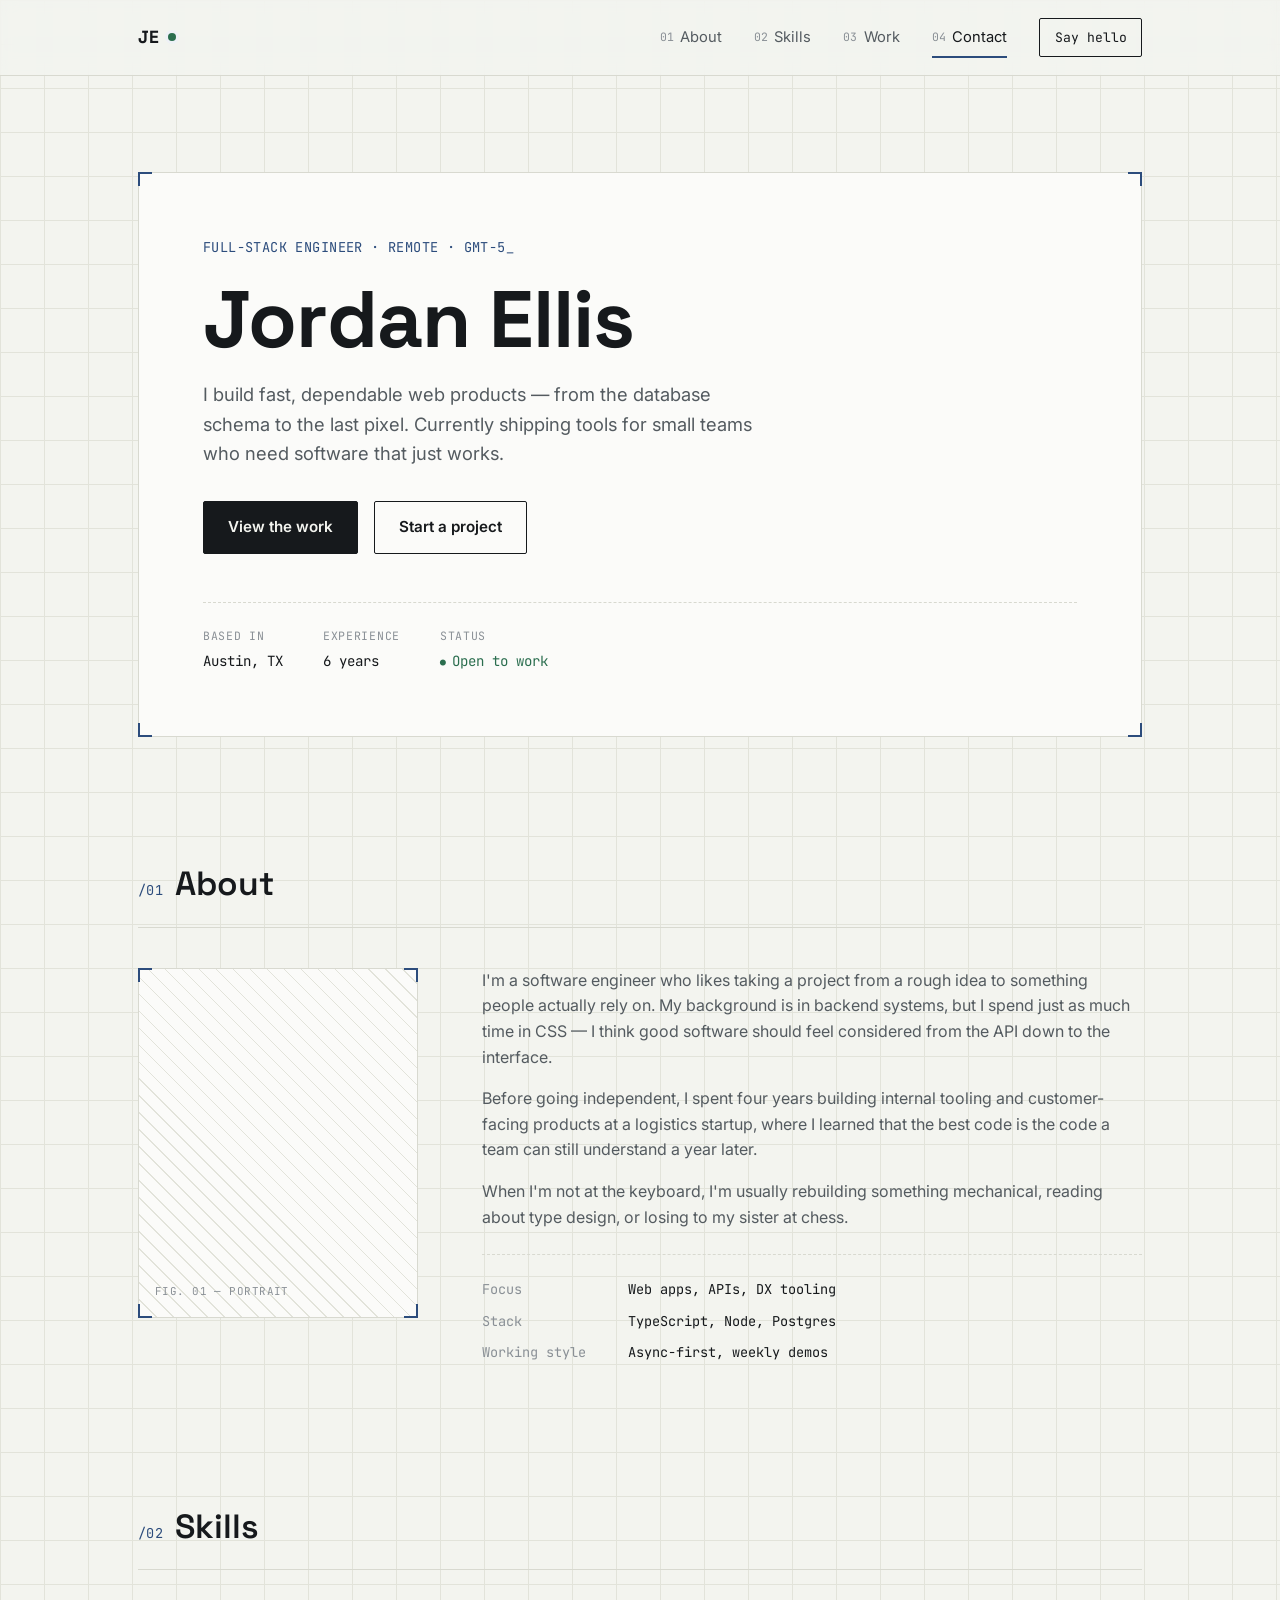
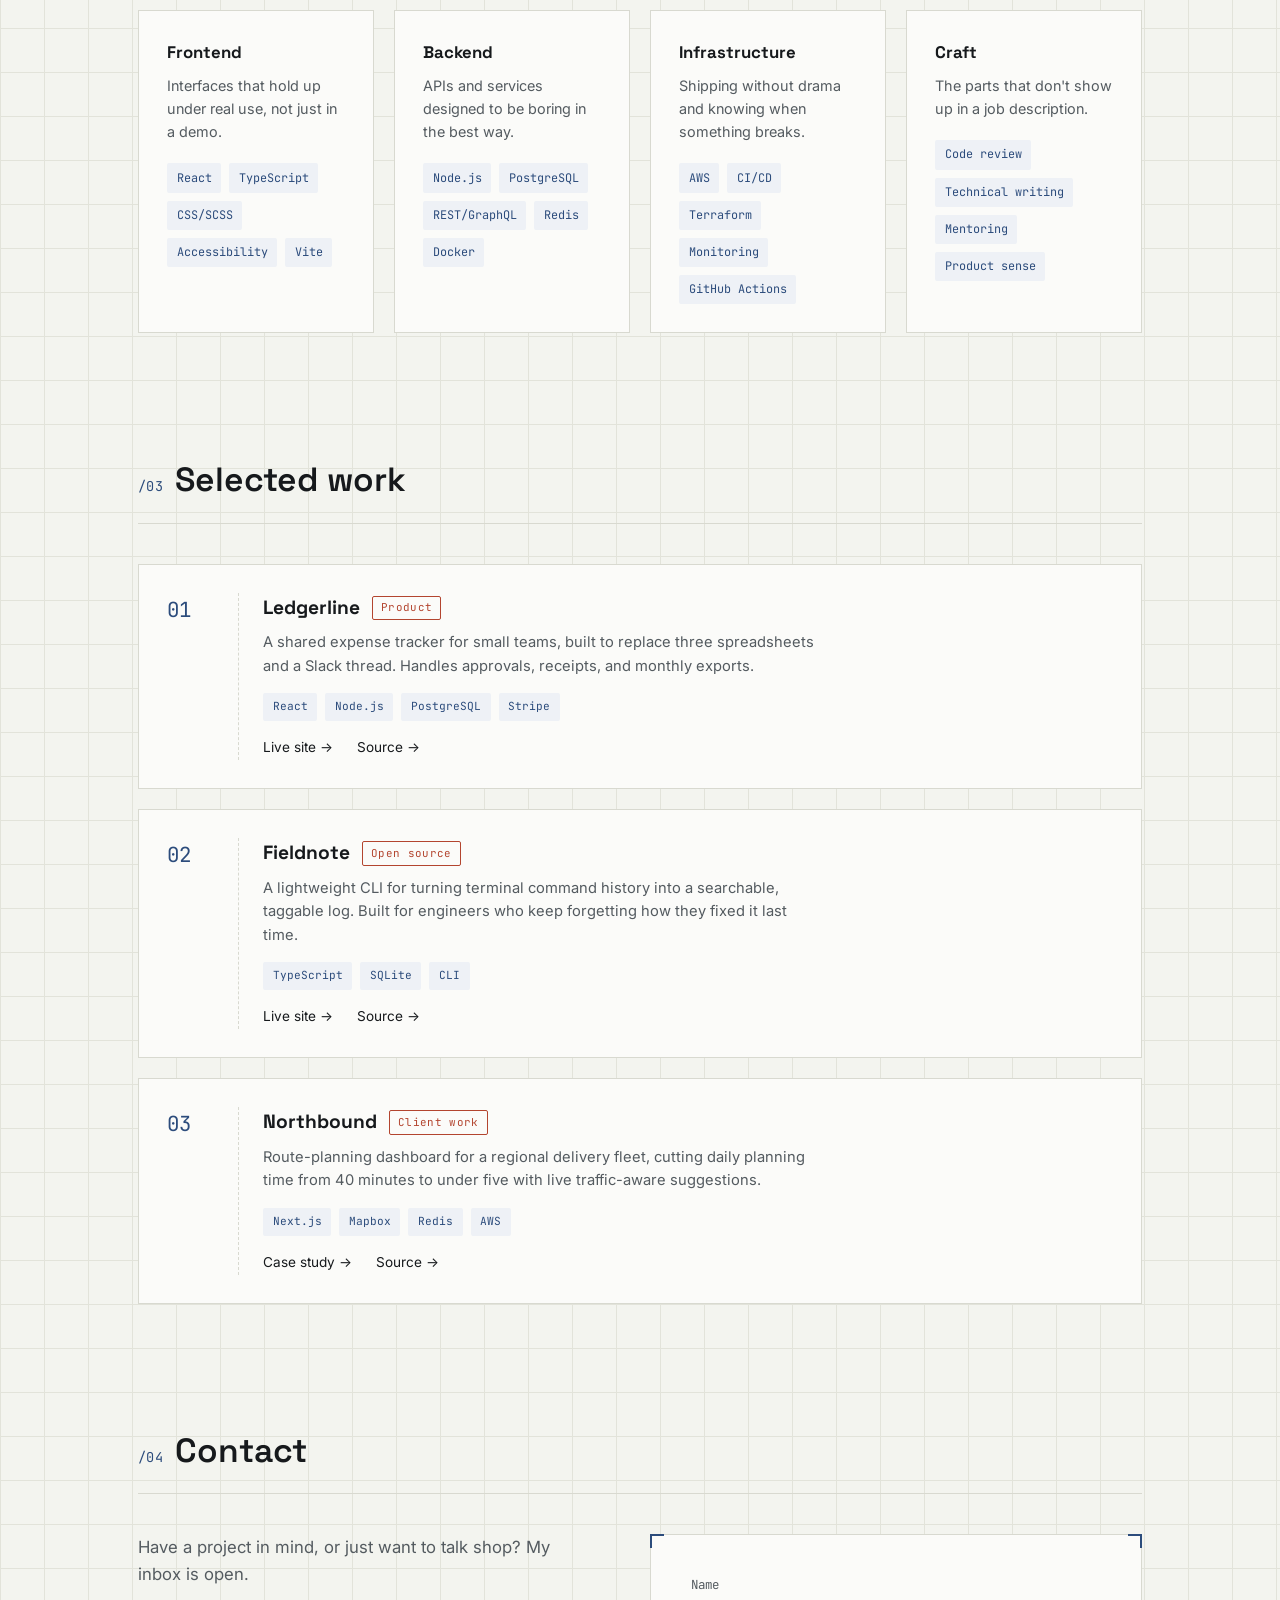
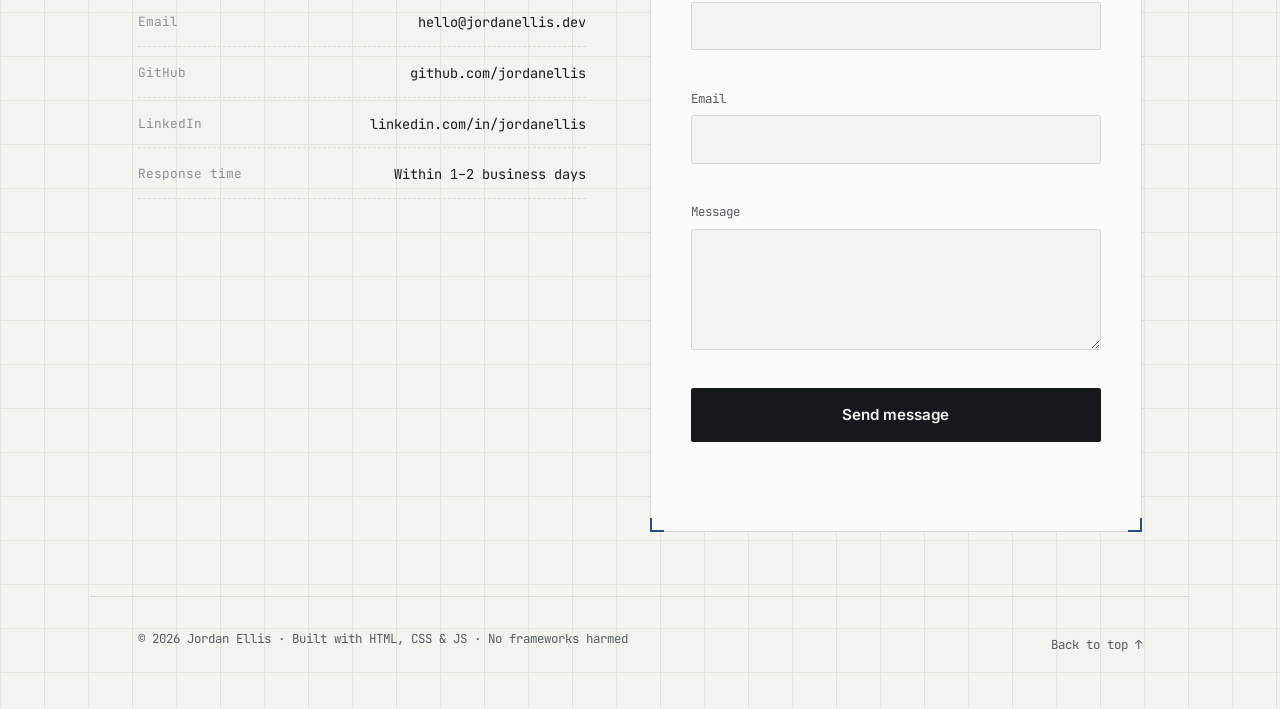
==== index.html @ 19f6ece4 "Add files via upload" ====
<!DOCTYPE html>
<html lang="en">
<head>
<meta charset="UTF-8">
<meta name="viewport" content="width=device-width, initial-scale=1.0">
<title>Jordan Ellis — Software Engineer</title>
<meta name="description" content="Portfolio of Jordan Ellis, a full-stack software engineer building reliable, well-crafted products.">

<link rel="preconnect" href="https://fonts.googleapis.com">
<link rel="preconnect" href="https://fonts.gstatic.com" crossorigin>
<link href="https://fonts.googleapis.com/css2?family=Space+Grotesk:wght@500;600;700&family=Inter:wght@400;500;600&family=JetBrains+Mono:wght@400;500&display=swap" rel="stylesheet">

<link rel="stylesheet" href="style.css">
</head>
<body>

<!-- ============ NAV ============ -->
<header class="site-header" id="top">
  <div class="nav-inner">
    <a href="#top" class="logo" aria-label="Back to top">
      <span class="logo-mark">JE</span>
      <span class="logo-status" id="statusDot" aria-hidden="true"></span>
    </a>

    <nav class="nav-links" id="navLinks">
      <a href="#about" class="nav-link"><span class="nav-index">01</span>About</a>
      <a href="#skills" class="nav-link"><span class="nav-index">02</span>Skills</a>
      <a href="#projects" class="nav-link"><span class="nav-index">03</span>Work</a>
      <a href="#contact" class="nav-link"><span class="nav-index">04</span>Contact</a>
      <a href="#contact" class="nav-cta">Say hello</a>
    </nav>

    <button class="hamburger" id="hamburger" aria-label="Toggle navigation menu" aria-expanded="false" aria-controls="navLinks">
      <span></span><span></span><span></span>
    </button>
  </div>
</header>

<!-- ============ HERO ============ -->
<section class="hero" id="hero">
  <div class="hero-card reveal">
    <span class="corner tl" aria-hidden="true"></span>
    <span class="corner tr" aria-hidden="true"></span>
    <span class="corner bl" aria-hidden="true"></span>
    <span class="corner br" aria-hidden="true"></span>

    <p class="eyebrow mono">FULL&#8209;STACK ENGINEER &middot; REMOTE &middot; GMT&minus;5<span class="cursor" aria-hidden="true">&#95;</span></p>
    <h1 class="hero-title">Jordan Ellis</h1>
    <p class="hero-lede">I build fast, dependable web products &mdash; from the database schema to the last pixel. Currently shipping tools for small teams who need software that just works.</p>

    <div class="hero-actions">
      <a href="#projects" class="btn btn-primary">View the work</a>
      <a href="#contact" class="btn btn-ghost">Start a project</a>
    </div>

    <dl class="hero-meta mono">
      <div><dt>Based in</dt><dd>Austin, TX</dd></div>
      <div><dt>Experience</dt><dd>6 years</dd></div>
      <div><dt>Status</dt><dd class="status-open">Open to work</dd></div>
    </dl>
  </div>
</section>

<main>

  <!-- ============ ABOUT ============ -->
  <section class="section" id="about">
    <div class="section-head reveal">
      <span class="section-index mono">/01</span>
      <h2>About</h2>
    </div>

    <div class="about-grid">
      <div class="about-frame reveal" role="img" aria-label="Portrait placeholder">
        <span class="corner tl" aria-hidden="true"></span>
        <span class="corner tr" aria-hidden="true"></span>
        <span class="corner bl" aria-hidden="true"></span>
        <span class="corner br" aria-hidden="true"></span>
        <span class="about-frame-label mono">FIG. 01 — PORTRAIT</span>
      </div>

      <div class="about-copy reveal">
        <p>I'm a software engineer who likes taking a project from a rough idea to something people actually rely on. My background is in backend systems, but I spend just as much time in CSS &mdash; I think good software should feel considered from the API down to the interface.</p>
        <p>Before going independent, I spent four years building internal tooling and customer-facing products at a logistics startup, where I learned that the best code is the code a team can still understand a year later.</p>
        <p>When I'm not at the keyboard, I'm usually rebuilding something mechanical, reading about type design, or losing to my sister at chess.</p>

        <dl class="fact-strip mono">
          <div><dt>Focus</dt><dd>Web apps, APIs, DX tooling</dd></div>
          <div><dt>Stack</dt><dd>TypeScript, Node, Postgres</dd></div>
          <div><dt>Working style</dt><dd>Async&#8209;first, weekly demos</dd></div>
        </dl>
      </div>
    </div>
  </section>

  <!-- ============ SKILLS ============ -->
  <section class="section" id="skills">
    <div class="section-head reveal">
      <span class="section-index mono">/02</span>
      <h2>Skills</h2>
    </div>

    <div class="skills-grid">
      <div class="skill-card reveal">
        <h3>Frontend</h3>
        <p>Interfaces that hold up under real use, not just in a demo.</p>
        <ul class="tag-list mono">
          <li>React</li><li>TypeScript</li><li>CSS/SCSS</li><li>Accessibility</li><li>Vite</li>
        </ul>
      </div>

      <div class="skill-card reveal">
        <h3>Backend</h3>
        <p>APIs and services designed to be boring in the best way.</p>
        <ul class="tag-list mono">
          <li>Node.js</li><li>PostgreSQL</li><li>REST/GraphQL</li><li>Redis</li><li>Docker</li>
        </ul>
      </div>

      <div class="skill-card reveal">
        <h3>Infrastructure</h3>
        <p>Shipping without drama and knowing when something breaks.</p>
        <ul class="tag-list mono">
          <li>AWS</li><li>CI/CD</li><li>Terraform</li><li>Monitoring</li><li>GitHub Actions</li>
        </ul>
      </div>

      <div class="skill-card reveal">
        <h3>Craft</h3>
        <p>The parts that don't show up in a job description.</p>
        <ul class="tag-list mono">
          <li>Code review</li><li>Technical writing</li><li>Mentoring</li><li>Product sense</li>
        </ul>
      </div>
    </div>
  </section>

  <!-- ============ PROJECTS ============ -->
  <section class="section" id="projects">
    <div class="section-head reveal">
      <span class="section-index mono">/03</span>
      <h2>Selected work</h2>
    </div>

    <div class="project-list">

      <article class="project-card reveal">
        <div class="project-index mono">01</div>
        <div class="project-body">
          <div class="project-top">
            <h3>Ledgerline</h3>
            <span class="project-tag mono">Product</span>
          </div>
          <p>A shared expense tracker for small teams, built to replace three spreadsheets and a Slack thread. Handles approvals, receipts, and monthly exports.</p>
          <ul class="tag-list mono small">
            <li>React</li><li>Node.js</li><li>PostgreSQL</li><li>Stripe</li>
          </ul>
          <div class="project-links">
            <a href="#" class="link-arrow">Live site &#8594;</a>
            <a href="#" class="link-arrow">Source &#8594;</a>
          </div>
        </div>
      </article>

      <article class="project-card reveal">
        <div class="project-index mono">02</div>
        <div class="project-body">
          <div class="project-top">
            <h3>Fieldnote</h3>
            <span class="project-tag mono">Open source</span>
          </div>
          <p>A lightweight CLI for turning terminal command history into a searchable, taggable log. Built for engineers who keep forgetting how they fixed it last time.</p>
          <ul class="tag-list mono small">
            <li>TypeScript</li><li>SQLite</li><li>CLI</li>
          </ul>
          <div class="project-links">
            <a href="#" class="link-arrow">Live site &#8594;</a>
            <a href="#" class="link-arrow">Source &#8594;</a>
          </div>
        </div>
      </article>

      <article class="project-card reveal">
        <div class="project-index mono">03</div>
        <div class="project-body">
          <div class="project-top">
            <h3>Northbound</h3>
            <span class="project-tag mono">Client work</span>
          </div>
          <p>Route-planning dashboard for a regional delivery fleet, cutting daily planning time from 40 minutes to under five with live traffic-aware suggestions.</p>
          <ul class="tag-list mono small">
            <li>Next.js</li><li>Mapbox</li><li>Redis</li><li>AWS</li>
          </ul>
          <div class="project-links">
            <a href="#" class="link-arrow">Case study &#8594;</a>
            <a href="#" class="link-arrow">Source &#8594;</a>
          </div>
        </div>
      </article>

    </div>
  </section>

  <!-- ============ CONTACT ============ -->
  <section class="section" id="contact">
    <div class="section-head reveal">
      <span class="section-index mono">/04</span>
      <h2>Contact</h2>
    </div>

    <div class="contact-grid">
      <div class="contact-info reveal">
        <p class="contact-lede">Have a project in mind, or just want to talk shop? My inbox is open.</p>
        <dl class="channel-list mono">
          <div><dt>Email</dt><dd><a href="mailto:hello@jordanellis.dev">hello@jordanellis.dev</a></dd></div>
          <div><dt>GitHub</dt><dd><a href="https://github.com/" target="_blank" rel="noopener">github.com/jordanellis</a></dd></div>
          <div><dt>LinkedIn</dt><dd><a href="https://linkedin.com/" target="_blank" rel="noopener">linkedin.com/in/jordanellis</a></dd></div>
          <div><dt>Response time</dt><dd>Within 1&ndash;2 business days</dd></div>
        </dl>
      </div>

      <form class="contact-form reveal" id="contactForm" novalidate>
        <span class="corner tl" aria-hidden="true"></span>
        <span class="corner tr" aria-hidden="true"></span>
        <span class="corner bl" aria-hidden="true"></span>
        <span class="corner br" aria-hidden="true"></span>

        <div class="field">
          <label for="name">Name</label>
          <input type="text" id="name" name="name" autocomplete="name" required>
          <span class="field-error" id="nameError"></span>
        </div>

        <div class="field">
          <label for="email">Email</label>
          <input type="email" id="email" name="email" autocomplete="email" required>
          <span class="field-error" id="emailError"></span>
        </div>

        <div class="field">
          <label for="message">Message</label>
          <textarea id="message" name="message" rows="4" required></textarea>
          <span class="field-error" id="messageError"></span>
        </div>

        <button type="submit" class="btn btn-primary btn-block">Send message</button>
        <p class="form-status mono" id="formStatus" role="status" aria-live="polite"></p>
      </form>
    </div>
  </section>

</main>

<!-- ============ FOOTER ============ -->
<footer class="site-footer">
  <p class="mono">&copy; <span id="year"></span> Jordan Ellis &middot; Built with HTML, CSS &amp; JS &middot; No frameworks harmed</p>
  <a href="#top" class="back-to-top mono">Back to top &#8593;</a>
</footer>

<script src="script.js"></script>
</body>
</html>
---- style.css ----
/* ==========================================================================
   Jordan Ellis — Portfolio
   Design: technical drafting / spec-sheet notebook
   ========================================================================== */

:root {
  /* Color */
  --paper: #f3f4ef;
  --paper-line: #e2e3da;
  --ink: #16191c;
  --ink-soft: #545b60;
  --ink-faint: #8a9096;
  --accent: #2c4c7c;      /* blueprint blue */
  --accent-soft: #eef1f6;
  --accent-green: #2b6e4f; /* status / verified */
  --accent-red: #b3452f;   /* tags, alerts, sparing use */
  --card: #fbfbf9;
  --border: #d8d9d0;

  /* Type */
  --font-display: 'Space Grotesk', ui-sans-serif, system-ui, sans-serif;
  --font-body: 'Inter', ui-sans-serif, system-ui, sans-serif;
  --font-mono: 'JetBrains Mono', ui-monospace, 'SFMono-Regular', monospace;

  /* Layout */
  --max-w: 1100px;
  --gutter: clamp(1.25rem, 4vw, 3rem);
  --radius: 2px;

  --nav-h: 76px;
}

/* ---------- Reset ---------- */
*, *::before, *::after { box-sizing: border-box; }
html { scroll-behavior: smooth; }

body {
  margin: 0;
  background: var(--paper);
  background-image:
    linear-gradient(var(--paper-line) 1px, transparent 1px),
    linear-gradient(90deg, var(--paper-line) 1px, transparent 1px);
  background-size: 44px 44px;
  color: var(--ink);
  font-family: var(--font-body);
  font-size: 16px;
  line-height: 1.6;
  -webkit-font-smoothing: antialiased;
}

h1, h2, h3 { font-family: var(--font-display); margin: 0; color: var(--ink); }
p { margin: 0 0 1em; color: var(--ink-soft); }
a { color: inherit; text-decoration: none; }
ul { list-style: none; margin: 0; padding: 0; }
button { font: inherit; cursor: pointer; }

.mono { font-family: var(--font-mono); }

img, svg { max-width: 100%; display: block; }

:focus-visible {
  outline: 2px solid var(--accent);
  outline-offset: 3px;
}

main, section { display: block; }

/* ---------- Layout helpers ---------- */
.section {
  max-width: var(--max-w);
  margin: 0 auto;
  padding: 5.5rem var(--gutter) 2rem;
}

.section-head {
  display: flex;
  align-items: baseline;
  gap: 0.75rem;
  margin-bottom: 2.5rem;
  border-bottom: 1px solid var(--border);
  padding-bottom: 1rem;
}
.section-index { color: var(--accent); font-size: 0.85rem; letter-spacing: 0.02em; }
.section-head h2 { font-size: clamp(1.6rem, 3vw, 2.1rem); font-weight: 600; }

/* ---------- Corner-bracket signature element ---------- */
.corner {
  position: absolute;
  width: 14px;
  height: 14px;
  pointer-events: none;
}
.corner::before, .corner::after { content: ""; position: absolute; background: var(--accent); }
.corner::before { width: 100%; height: 2px; }
.corner::after  { width: 2px; height: 100%; }
.corner.tl { top: -1px; left: -1px; }
.corner.tr { top: -1px; right: -1px; }
.corner.bl { bottom: -1px; left: -1px; }
.corner.br { bottom: -1px; right: -1px; }
.corner.tl::before, .corner.tl::after { top: 0; left: 0; }
.corner.tr::before { top: 0; right: 0; }
.corner.tr::after  { top: 0; right: 0; }
.corner.bl::before { bottom: 0; left: 0; }
.corner.bl::after  { bottom: 0; left: 0; }
.corner.br::before { bottom: 0; right: 0; }
.corner.br::after  { bottom: 0; right: 0; }

/* ==========================================================================
   Header / Nav
   ========================================================================== */
.site-header {
  position: sticky;
  top: 0;
  z-index: 100;
  height: var(--nav-h);
  display: flex;
  align-items: center;
  background: rgba(243, 244, 239, 0.85);
  backdrop-filter: blur(8px);
  border-bottom: 1px solid var(--border);
  transition: box-shadow 0.25s ease;
}
.site-header.scrolled { box-shadow: 0 4px 16px rgba(22, 25, 28, 0.06); }

.nav-inner {
  width: 100%;
  max-width: var(--max-w);
  margin: 0 auto;
  padding: 0 var(--gutter);
  display: flex;
  align-items: center;
  justify-content: space-between;
}

.logo {
  display: flex;
  align-items: center;
  gap: 0.5rem;
  font-family: var(--font-display);
  font-weight: 700;
  font-size: 1.1rem;
  letter-spacing: 0.02em;
}
.logo-status {
  width: 8px;
  height: 8px;
  border-radius: 50%;
  background: var(--accent-green);
  box-shadow: 0 0 0 3px var(--accent-soft);
}

.nav-links {
  display: flex;
  align-items: center;
  gap: 2rem;
}
.nav-link {
  display: flex;
  align-items: center;
  gap: 0.4rem;
  font-size: 0.92rem;
  color: var(--ink-soft);
  padding: 0.4rem 0;
  position: relative;
  transition: color 0.2s ease;
}
.nav-index { font-family: var(--font-mono); font-size: 0.72rem; color: var(--ink-faint); }
.nav-link::after {
  content: "";
  position: absolute;
  left: 0; bottom: -2px;
  width: 0; height: 2px;
  background: var(--accent);
  transition: width 0.25s ease;
}
.nav-link:hover, .nav-link.active { color: var(--ink); }
.nav-link:hover::after, .nav-link.active::after { width: 100%; }

.nav-cta {
  font-family: var(--font-mono);
  font-size: 0.82rem;
  border: 1px solid var(--ink);
  padding: 0.5rem 0.9rem;
  border-radius: var(--radius);
  transition: background 0.2s ease, color 0.2s ease;
}
.nav-cta:hover { background: var(--ink); color: var(--paper); }

.hamburger {
  display: none;
  flex-direction: column;
  justify-content: center;
  gap: 5px;
  width: 32px;
  height: 32px;
  background: none;
  border: none;
  padding: 0;
}
.hamburger span {
  display: block;
  width: 100%;
  height: 2px;
  background: var(--ink);
  transition: transform 0.28s ease, opacity 0.28s ease;
}
.hamburger.open span:nth-child(1) { transform: translateY(7px) rotate(45deg); }
.hamburger.open span:nth-child(2) { opacity: 0; }
.hamburger.open span:nth-child(3) { transform: translateY(-7px) rotate(-45deg); }

/* ==========================================================================
   Hero
   ========================================================================== */
.hero {
  max-width: var(--max-w);
  margin: 0 auto;
  padding: clamp(2.5rem, 8vw, 6rem) var(--gutter) 2rem;
}

.hero-card {
  position: relative;
  border: 1px solid var(--border);
  background: var(--card);
  padding: clamp(2rem, 6vw, 4rem);
}

.eyebrow {
  color: var(--accent);
  font-size: 0.85rem;
  letter-spacing: 0.03em;
  margin-bottom: 1.25rem;
}
.cursor { animation: blink 1.1s step-end infinite; }
@keyframes blink { 50% { opacity: 0; } }

.hero-title {
  font-size: clamp(2.6rem, 8vw, 5rem);
  font-weight: 700;
  line-height: 1.02;
  letter-spacing: -0.01em;
  margin-bottom: 1.25rem;
}

.hero-lede {
  max-width: 46ch;
  font-size: clamp(1rem, 1.6vw, 1.15rem);
  margin-bottom: 2rem;
}

.hero-actions { display: flex; gap: 1rem; flex-wrap: wrap; margin-bottom: 3rem; }

.btn {
  display: inline-flex;
  align-items: center;
  gap: 0.5rem;
  padding: 0.85rem 1.5rem;
  font-weight: 600;
  font-size: 0.95rem;
  border-radius: var(--radius);
  border: 1px solid var(--ink);
  transition: transform 0.2s ease, background 0.2s ease, color 0.2s ease, box-shadow 0.2s ease;
}
.btn-primary { background: var(--ink); color: var(--paper); }
.btn-primary:hover { background: var(--accent); border-color: var(--accent); transform: translateY(-2px); box-shadow: 0 6px 18px rgba(44,76,124,0.25); }
.btn-ghost { background: transparent; color: var(--ink); }
.btn-ghost:hover { background: var(--ink); color: var(--paper); transform: translateY(-2px); }
.btn-block { width: 100%; justify-content: center; border-radius: var(--radius); }

.hero-meta {
  display: flex;
  flex-wrap: wrap;
  gap: 2.5rem;
  border-top: 1px dashed var(--border);
  padding-top: 1.5rem;
  margin: 0;
}
.hero-meta div { display: flex; flex-direction: column; gap: 0.25rem; }
.hero-meta dt { font-size: 0.72rem; color: var(--ink-faint); text-transform: uppercase; letter-spacing: 0.06em; }
.hero-meta dd { margin: 0; font-size: 0.88rem; font-family: var(--font-mono); }
.status-open { color: var(--accent-green); }
.status-open::before { content: "● "; font-size: 0.6rem; }

/* ==========================================================================
   About
   ========================================================================== */
.about-grid {
  display: grid;
  grid-template-columns: 280px 1fr;
  gap: clamp(2rem, 5vw, 4rem);
  align-items: start;
}

.about-frame {
  position: relative;
  aspect-ratio: 4 / 5;
  border: 1px solid var(--border);
  background:
    repeating-linear-gradient(45deg, var(--paper-line) 0 1px, transparent 1px 12px),
    var(--card);
  display: flex;
  align-items: flex-end;
  padding: 1rem;
}
.about-frame-label {
  font-size: 0.68rem;
  color: var(--ink-faint);
  letter-spacing: 0.04em;
}

.fact-strip {
  display: flex;
  flex-direction: column;
  gap: 0.6rem;
  margin-top: 1.5rem;
  padding-top: 1.5rem;
  border-top: 1px dashed var(--border);
}
.fact-strip div { display: flex; gap: 1rem; font-size: 0.85rem; }
.fact-strip dt { color: var(--ink-faint); min-width: 130px; }
.fact-strip dd { margin: 0; color: var(--ink); }

/* ==========================================================================
   Skills
   ========================================================================== */
.skills-grid {
  display: grid;
  grid-template-columns: repeat(auto-fit, minmax(220px, 1fr));
  gap: 1.25rem;
}

.skill-card {
  background: var(--card);
  border: 1px solid var(--border);
  padding: 1.75rem;
  transition: transform 0.25s ease, box-shadow 0.25s ease, border-color 0.25s ease;
}
.skill-card:hover {
  transform: translateY(-4px);
  border-color: var(--accent);
  box-shadow: 0 10px 24px rgba(22,25,28,0.06);
}
.skill-card h3 { font-size: 1.05rem; margin-bottom: 0.5rem; }
.skill-card p { font-size: 0.9rem; margin-bottom: 1.25rem; }

.tag-list { display: flex; flex-wrap: wrap; gap: 0.5rem; }
.tag-list li {
  font-size: 0.74rem;
  padding: 0.32rem 0.6rem;
  background: var(--accent-soft);
  color: var(--accent);
  border-radius: var(--radius);
}
.tag-list.small li { font-size: 0.7rem; }

/* ==========================================================================
   Projects
   ========================================================================== */
.project-list { display: flex; flex-direction: column; gap: 1.25rem; }

.project-card {
  display: grid;
  grid-template-columns: 72px 1fr;
  gap: 1.5rem;
  border: 1px solid var(--border);
  background: var(--card);
  padding: 1.75rem;
  transition: transform 0.25s ease, box-shadow 0.25s ease, border-color 0.25s ease;
}
.project-card:hover {
  transform: translateX(6px);
  border-color: var(--accent);
  box-shadow: 0 10px 24px rgba(22,25,28,0.06);
}
.project-index {
  color: var(--accent);
  font-size: 1.3rem;
  border-right: 1px dashed var(--border);
}
.project-top { display: flex; align-items: center; gap: 0.75rem; flex-wrap: wrap; margin-bottom: 0.5rem; }
.project-top h3 { font-size: 1.2rem; }
.project-tag {
  font-size: 0.68rem;
  color: var(--accent-red);
  border: 1px solid currentColor;
  padding: 0.15rem 0.5rem;
  border-radius: var(--radius);
  letter-spacing: 0.03em;
}
.project-card p { font-size: 0.92rem; max-width: 62ch; }
.project-links { display: flex; gap: 1.5rem; margin-top: 1rem; }
.link-arrow { font-size: 0.85rem; color: var(--ink); border-bottom: 1px solid transparent; transition: border-color 0.2s ease, color 0.2s ease; }
.link-arrow:hover { color: var(--accent); border-color: var(--accent); }

/* ==========================================================================
   Contact
   ========================================================================== */
.contact-grid {
  display: grid;
  grid-template-columns: 1fr 1.1fr;
  gap: clamp(2rem, 5vw, 4rem);
  align-items: start;
}

.contact-lede { font-size: 1.05rem; max-width: 40ch; }

.channel-list { display: flex; flex-direction: column; gap: 1rem; margin-top: 1.5rem; }
.channel-list div { display: flex; justify-content: space-between; gap: 1rem; border-bottom: 1px dashed var(--border); padding-bottom: 0.75rem; }
.channel-list dt { color: var(--ink-faint); font-size: 0.8rem; }
.channel-list dd { margin: 0; font-size: 0.85rem; }
.channel-list a:hover { color: var(--accent); }

.contact-form {
  position: relative;
  border: 1px solid var(--border);
  background: var(--card);
  padding: clamp(1.5rem, 4vw, 2.5rem);
  display: flex;
  flex-direction: column;
  gap: 1.25rem;
}

.field { display: flex; flex-direction: column; gap: 0.4rem; }
.field label { font-size: 0.78rem; font-family: var(--font-mono); color: var(--ink-soft); }
.field input, .field textarea {
  font: inherit;
  font-size: 0.95rem;
  padding: 0.7rem 0.85rem;
  border: 1px solid var(--border);
  background: var(--paper);
  color: var(--ink);
  border-radius: var(--radius);
  resize: vertical;
  transition: border-color 0.2s ease, box-shadow 0.2s ease;
}
.field input:focus, .field textarea:focus {
  border-color: var(--accent);
  box-shadow: 0 0 0 3px var(--accent-soft);
  outline: none;
}
.field.invalid input, .field.invalid textarea { border-color: var(--accent-red); }
.field-error { font-size: 0.75rem; color: var(--accent-red); min-height: 1em; }

.form-status { font-size: 0.82rem; text-align: center; min-height: 1.2em; color: var(--accent-green); }

/* ==========================================================================
   Footer
   ========================================================================== */
.site-footer {
  max-width: var(--max-w);
  margin: 2rem auto 0;
  padding: 2rem var(--gutter) 3rem;
  display: flex;
  justify-content: space-between;
  align-items: center;
  flex-wrap: wrap;
  gap: 1rem;
  border-top: 1px solid var(--border);
  color: var(--ink-faint);
  font-size: 0.78rem;
}
.back-to-top { color: var(--ink-soft); transition: color 0.2s ease; }
.back-to-top:hover { color: var(--accent); }

/* ==========================================================================
   Scroll reveal
   ========================================================================== */
.reveal {
  opacity: 0;
  transform: translateY(18px);
  transition: opacity 0.6s ease, transform 0.6s ease;
}
.reveal.in-view { opacity: 1; transform: translateY(0); }

/* ==========================================================================
   Responsive
   ========================================================================== */
@media (max-width: 860px) {
  .about-grid { grid-template-columns: 1fr; }
  .about-frame { max-width: 260px; aspect-ratio: 4/3; }
  .contact-grid { grid-template-columns: 1fr; }
}

@media (max-width: 720px) {
  .nav-links {
    position: fixed;
    top: var(--nav-h);
    left: 0;
    right: 0;
    bottom: 0;
    background: var(--paper);
    flex-direction: column;
    align-items: flex-start;
    justify-content: flex-start;
    gap: 0;
    padding: 1.5rem var(--gutter);
    transform: translateX(100%);
    transition: transform 0.3s ease;
    border-top: 1px solid var(--border);
  }
  .nav-links.open { transform: translateX(0); }
  .nav-link {
    width: 100%;
    padding: 1.1rem 0;
    border-bottom: 1px solid var(--border);
    font-size: 1.05rem;
  }
  .nav-cta { margin-top: 1.5rem; text-align: center; width: 100%; justify-content: center; }
  .hamburger { display: flex; }

  .project-card { grid-template-columns: 1fr; }
  .project-index { border-right: none; border-bottom: 1px dashed var(--border); padding-bottom: 0.5rem; }
}

@media (max-width: 480px) {
  .hero-meta { gap: 1.5rem; }
  .site-footer { flex-direction: column; align-items: flex-start; }
}

/* ---------- Reduced motion ---------- */
@media (prefers-reduced-motion: reduce) {
  html { scroll-behavior: auto; }
  .reveal, .nav-links, .hamburger span, .btn, .skill-card, .project-card {
    transition: none !important;
  }
  .cursor { animation: none; }
  .reveal { opacity: 1; transform: none; }
}
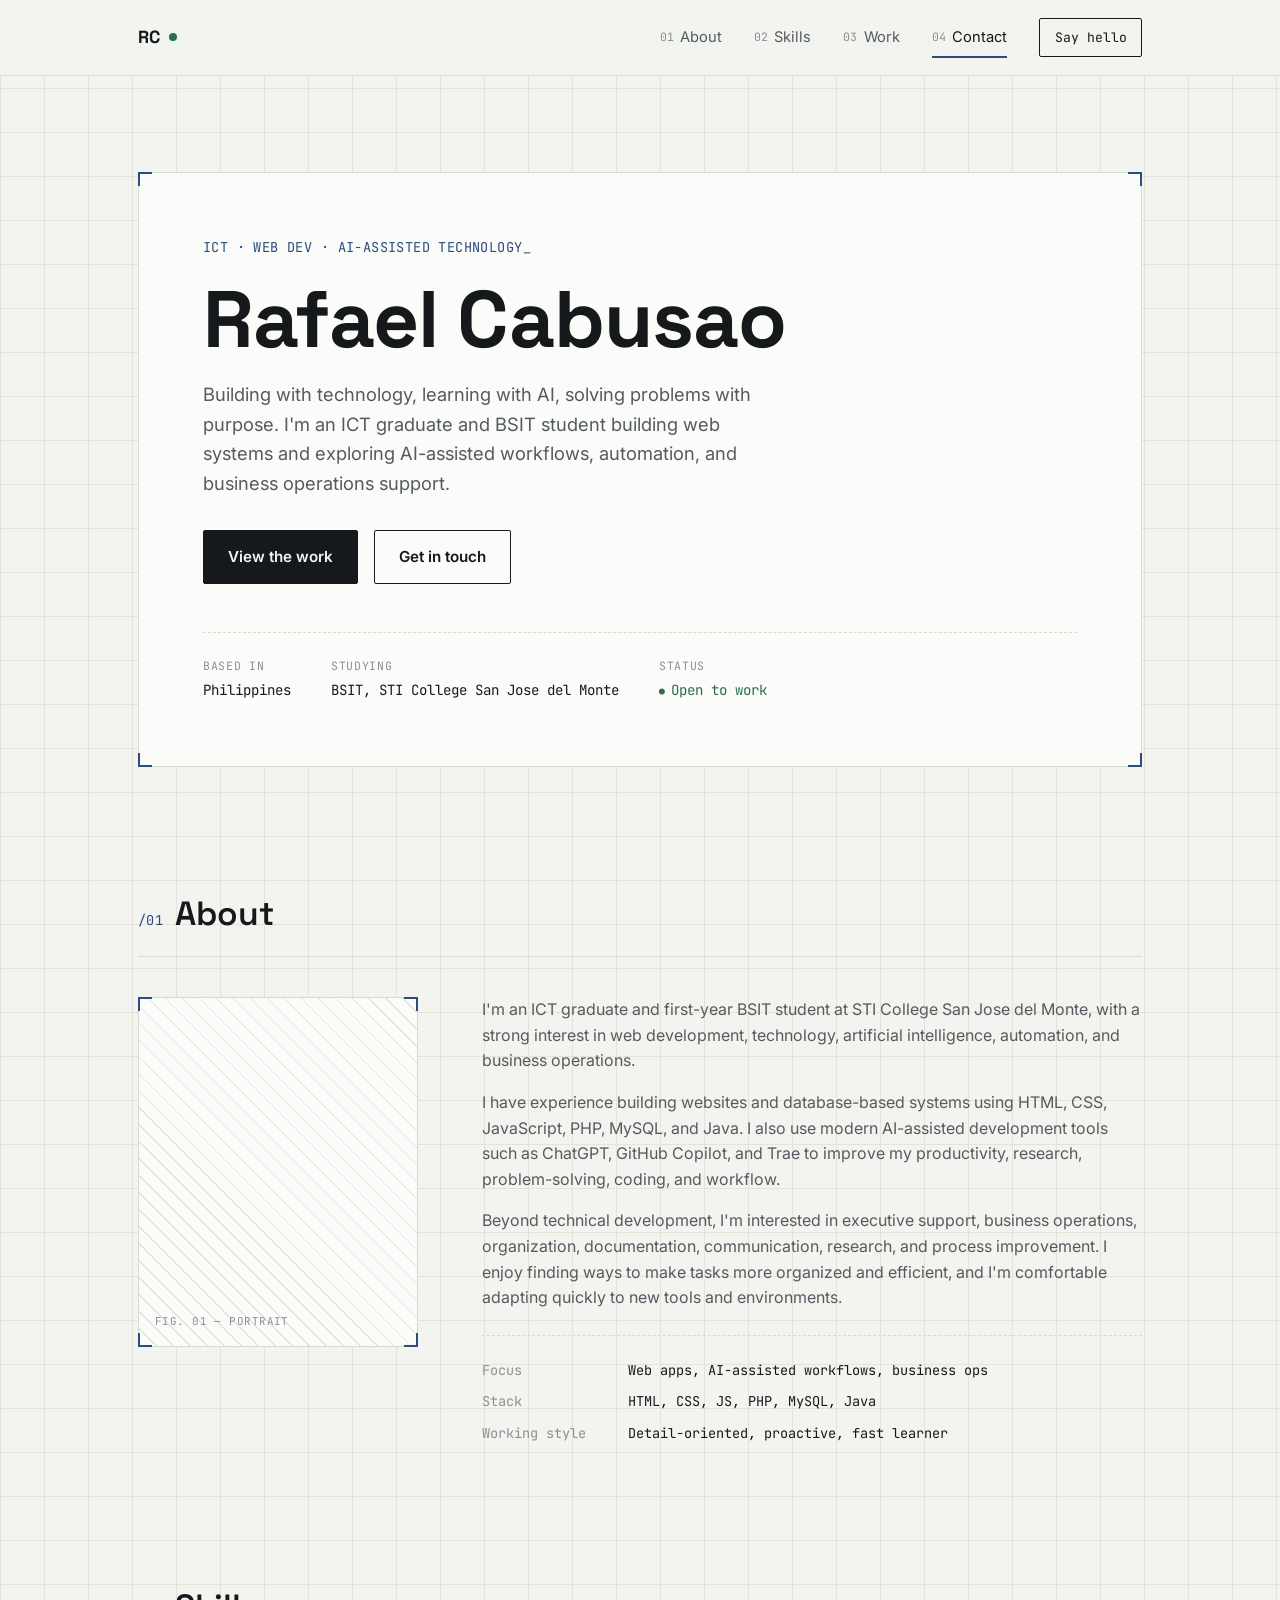
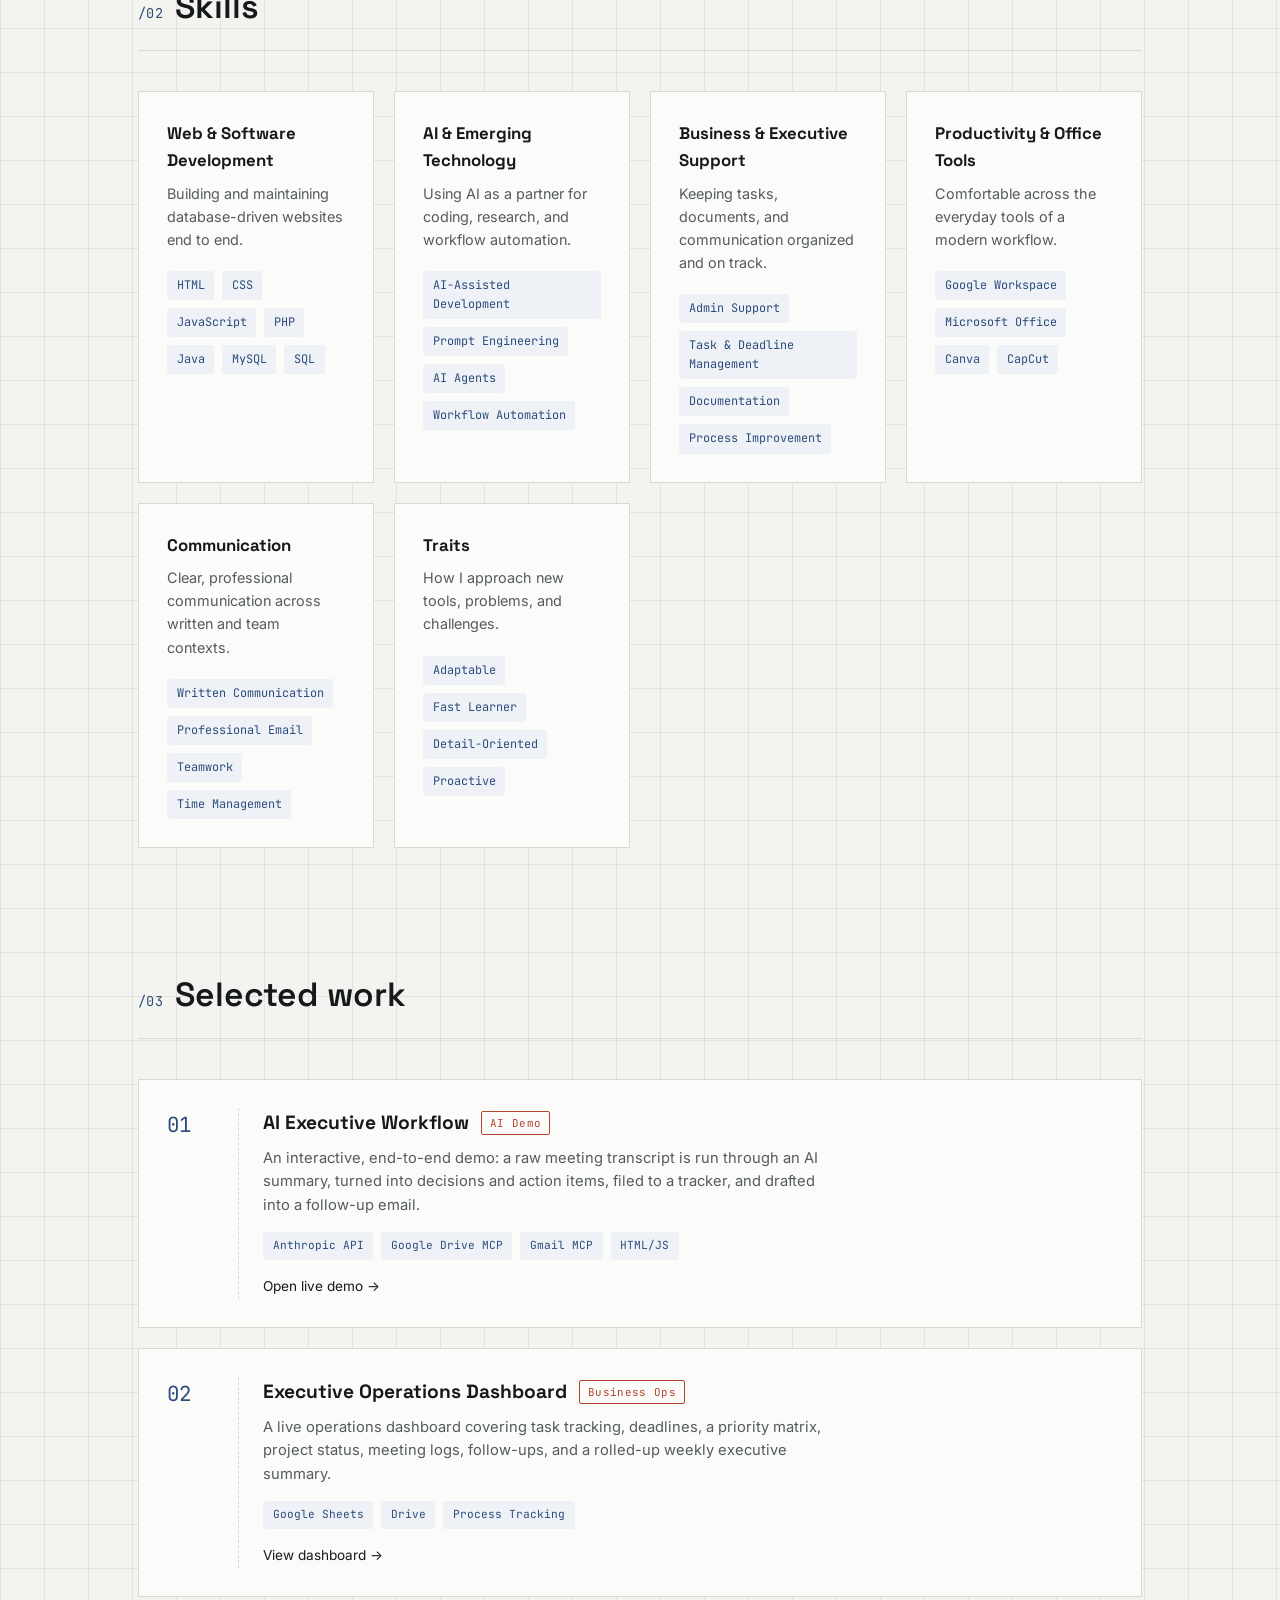
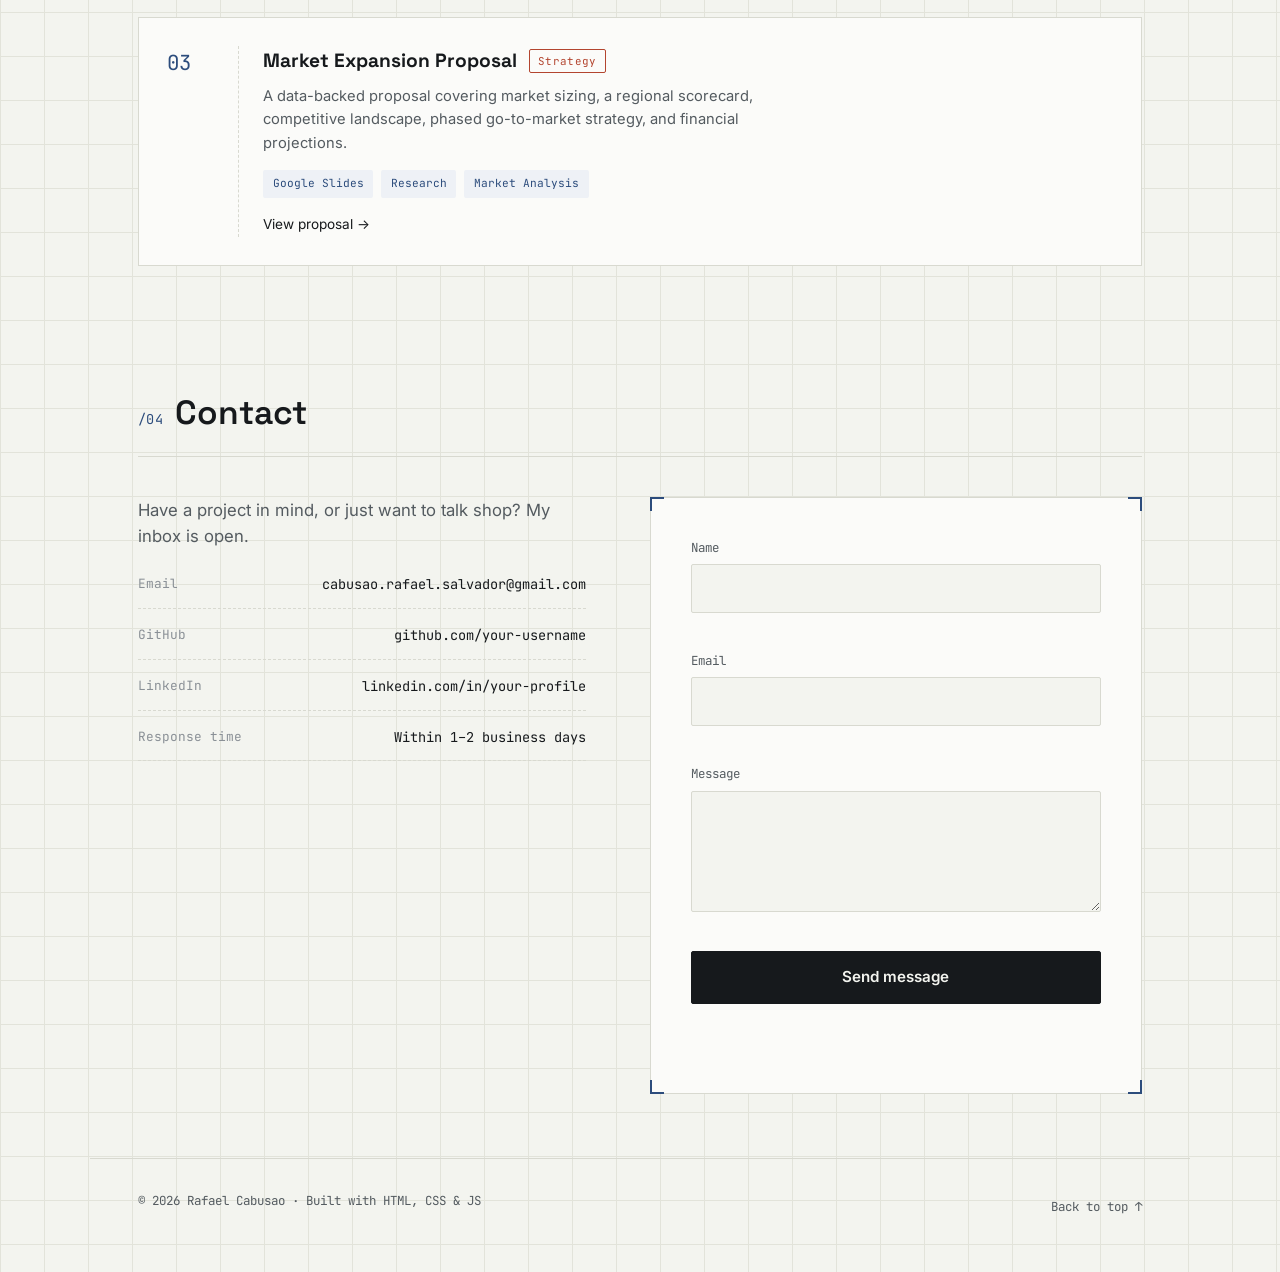
==== commit 93dc59bb: "Add files via upload" ====
--- a/index.html
+++ b/index.html
@@ -3,8 +3,8 @@
 <head>
 <meta charset="UTF-8">
 <meta name="viewport" content="width=device-width, initial-scale=1.0">
-<title>Jordan Ellis — Software Engineer</title>
-<meta name="description" content="Portfolio of Jordan Ellis, a full-stack software engineer building reliable, well-crafted products.">
+<title>Rafael Cabusao — ICT | Web Development | AI-Assisted Technology</title>
+<meta name="description" content="Portfolio of Rafael Cabusao — ICT graduate and BSIT student building web systems, exploring AI-assisted workflows, and supporting business operations.">
 
 <link rel="preconnect" href="https://fonts.googleapis.com">
 <link rel="preconnect" href="https://fonts.gstatic.com" crossorigin>
@@ -18,7 +18,7 @@
 <header class="site-header" id="top">
   <div class="nav-inner">
     <a href="#top" class="logo" aria-label="Back to top">
-      <span class="logo-mark">JE</span>
+      <span class="logo-mark">RC</span>
       <span class="logo-status" id="statusDot" aria-hidden="true"></span>
     </a>
 
@@ -44,18 +44,18 @@
     <span class="corner bl" aria-hidden="true"></span>
     <span class="corner br" aria-hidden="true"></span>
 
-    <p class="eyebrow mono">FULL&#8209;STACK ENGINEER &middot; REMOTE &middot; GMT&minus;5<span class="cursor" aria-hidden="true">&#95;</span></p>
-    <h1 class="hero-title">Jordan Ellis</h1>
-    <p class="hero-lede">I build fast, dependable web products &mdash; from the database schema to the last pixel. Currently shipping tools for small teams who need software that just works.</p>
+    <p class="eyebrow mono">ICT &middot; WEB DEV &middot; AI-ASSISTED TECHNOLOGY<span class="cursor" aria-hidden="true">&#95;</span></p>
+    <h1 class="hero-title">Rafael Cabusao</h1>
+    <p class="hero-lede">Building with technology, learning with AI, solving problems with purpose. I'm an ICT graduate and BSIT student building web systems and exploring AI-assisted workflows, automation, and business operations support.</p>
 
     <div class="hero-actions">
       <a href="#projects" class="btn btn-primary">View the work</a>
-      <a href="#contact" class="btn btn-ghost">Start a project</a>
+      <a href="#contact" class="btn btn-ghost">Get in touch</a>
     </div>
 
     <dl class="hero-meta mono">
-      <div><dt>Based in</dt><dd>Austin, TX</dd></div>
-      <div><dt>Experience</dt><dd>6 years</dd></div>
+      <div><dt>Based in</dt><dd>Philippines</dd></div>
+      <div><dt>Studying</dt><dd>BSIT, STI College San Jose del Monte</dd></div>
       <div><dt>Status</dt><dd class="status-open">Open to work</dd></div>
     </dl>
   </div>
@@ -80,14 +80,14 @@
       </div>
 
       <div class="about-copy reveal">
-        <p>I'm a software engineer who likes taking a project from a rough idea to something people actually rely on. My background is in backend systems, but I spend just as much time in CSS &mdash; I think good software should feel considered from the API down to the interface.</p>
-        <p>Before going independent, I spent four years building internal tooling and customer-facing products at a logistics startup, where I learned that the best code is the code a team can still understand a year later.</p>
-        <p>When I'm not at the keyboard, I'm usually rebuilding something mechanical, reading about type design, or losing to my sister at chess.</p>
+        <p>I'm an ICT graduate and first-year BSIT student at STI College San Jose del Monte, with a strong interest in web development, technology, artificial intelligence, automation, and business operations.</p>
+        <p>I have experience building websites and database-based systems using HTML, CSS, JavaScript, PHP, MySQL, and Java. I also use modern AI-assisted development tools such as ChatGPT, GitHub Copilot, and Trae to improve my productivity, research, problem-solving, coding, and workflow.</p>
+        <p>Beyond technical development, I'm interested in executive support, business operations, organization, documentation, communication, research, and process improvement. I enjoy finding ways to make tasks more organized and efficient, and I'm comfortable adapting quickly to new tools and environments.</p>
 
         <dl class="fact-strip mono">
-          <div><dt>Focus</dt><dd>Web apps, APIs, DX tooling</dd></div>
-          <div><dt>Stack</dt><dd>TypeScript, Node, Postgres</dd></div>
-          <div><dt>Working style</dt><dd>Async&#8209;first, weekly demos</dd></div>
+          <div><dt>Focus</dt><dd>Web apps, AI-assisted workflows, business ops</dd></div>
+          <div><dt>Stack</dt><dd>HTML, CSS, JS, PHP, MySQL, Java</dd></div>
+          <div><dt>Working style</dt><dd>Detail-oriented, proactive, fast learner</dd></div>
         </dl>
       </div>
     </div>
@@ -102,34 +102,50 @@
 
     <div class="skills-grid">
       <div class="skill-card reveal">
-        <h3>Frontend</h3>
-        <p>Interfaces that hold up under real use, not just in a demo.</p>
-        <ul class="tag-list mono">
-          <li>React</li><li>TypeScript</li><li>CSS/SCSS</li><li>Accessibility</li><li>Vite</li>
-        </ul>
-      </div>
-
-      <div class="skill-card reveal">
-        <h3>Backend</h3>
-        <p>APIs and services designed to be boring in the best way.</p>
-        <ul class="tag-list mono">
-          <li>Node.js</li><li>PostgreSQL</li><li>REST/GraphQL</li><li>Redis</li><li>Docker</li>
-        </ul>
-      </div>
-
-      <div class="skill-card reveal">
-        <h3>Infrastructure</h3>
-        <p>Shipping without drama and knowing when something breaks.</p>
-        <ul class="tag-list mono">
-          <li>AWS</li><li>CI/CD</li><li>Terraform</li><li>Monitoring</li><li>GitHub Actions</li>
-        </ul>
-      </div>
-
-      <div class="skill-card reveal">
-        <h3>Craft</h3>
-        <p>The parts that don't show up in a job description.</p>
-        <ul class="tag-list mono">
-          <li>Code review</li><li>Technical writing</li><li>Mentoring</li><li>Product sense</li>
+        <h3>Web &amp; Software Development</h3>
+        <p>Building and maintaining database-driven websites end to end.</p>
+        <ul class="tag-list mono">
+          <li>HTML</li><li>CSS</li><li>JavaScript</li><li>PHP</li><li>Java</li><li>MySQL</li><li>SQL</li>
+        </ul>
+      </div>
+
+      <div class="skill-card reveal">
+        <h3>AI &amp; Emerging Technology</h3>
+        <p>Using AI as a partner for coding, research, and workflow automation.</p>
+        <ul class="tag-list mono">
+          <li>AI-Assisted Development</li><li>Prompt Engineering</li><li>AI Agents</li><li>Workflow Automation</li>
+        </ul>
+      </div>
+
+      <div class="skill-card reveal">
+        <h3>Business &amp; Executive Support</h3>
+        <p>Keeping tasks, documents, and communication organized and on track.</p>
+        <ul class="tag-list mono">
+          <li>Admin Support</li><li>Task &amp; Deadline Management</li><li>Documentation</li><li>Process Improvement</li>
+        </ul>
+      </div>
+
+      <div class="skill-card reveal">
+        <h3>Productivity &amp; Office Tools</h3>
+        <p>Comfortable across the everyday tools of a modern workflow.</p>
+        <ul class="tag-list mono">
+          <li>Google Workspace</li><li>Microsoft Office</li><li>Canva</li><li>CapCut</li>
+        </ul>
+      </div>
+
+      <div class="skill-card reveal">
+        <h3>Communication</h3>
+        <p>Clear, professional communication across written and team contexts.</p>
+        <ul class="tag-list mono">
+          <li>Written Communication</li><li>Professional Email</li><li>Teamwork</li><li>Time Management</li>
+        </ul>
+      </div>
+
+      <div class="skill-card reveal">
+        <h3>Traits</h3>
+        <p>How I approach new tools, problems, and challenges.</p>
+        <ul class="tag-list mono">
+          <li>Adaptable</li><li>Fast Learner</li><li>Detail-Oriented</li><li>Proactive</li>
         </ul>
       </div>
     </div>
@@ -148,16 +164,15 @@
         <div class="project-index mono">01</div>
         <div class="project-body">
           <div class="project-top">
-            <h3>Ledgerline</h3>
-            <span class="project-tag mono">Product</span>
-          </div>
-          <p>A shared expense tracker for small teams, built to replace three spreadsheets and a Slack thread. Handles approvals, receipts, and monthly exports.</p>
+            <h3>AI Executive Workflow</h3>
+            <span class="project-tag mono">AI Demo</span>
+          </div>
+          <p>An interactive, end-to-end demo: a raw meeting transcript is run through an AI summary, turned into decisions and action items, filed to a tracker, and drafted into a follow-up email.</p>
           <ul class="tag-list mono small">
-            <li>React</li><li>Node.js</li><li>PostgreSQL</li><li>Stripe</li>
+            <li>Anthropic API</li><li>Google Drive MCP</li><li>Gmail MCP</li><li>HTML/JS</li>
           </ul>
           <div class="project-links">
-            <a href="#" class="link-arrow">Live site &#8594;</a>
-            <a href="#" class="link-arrow">Source &#8594;</a>
+            <a href="ai-executive-workflow.html" class="link-arrow" target="_blank" rel="noopener">Open live demo &#8594;</a>
           </div>
         </div>
       </article>
@@ -166,16 +181,15 @@
         <div class="project-index mono">02</div>
         <div class="project-body">
           <div class="project-top">
-            <h3>Fieldnote</h3>
-            <span class="project-tag mono">Open source</span>
-          </div>
-          <p>A lightweight CLI for turning terminal command history into a searchable, taggable log. Built for engineers who keep forgetting how they fixed it last time.</p>
+            <h3>Executive Operations Dashboard</h3>
+            <span class="project-tag mono">Business Ops</span>
+          </div>
+          <p>A live operations dashboard covering task tracking, deadlines, a priority matrix, project status, meeting logs, follow-ups, and a rolled-up weekly executive summary.</p>
           <ul class="tag-list mono small">
-            <li>TypeScript</li><li>SQLite</li><li>CLI</li>
+            <li>Google Sheets</li><li>Drive</li><li>Process Tracking</li>
           </ul>
           <div class="project-links">
-            <a href="#" class="link-arrow">Live site &#8594;</a>
-            <a href="#" class="link-arrow">Source &#8594;</a>
+            <a href="https://docs.google.com/spreadsheets/d/18GXv80sHPWM58pmywaulj09D0KUXhyAo97OP3yftqU0/edit?usp=drivesdk" class="link-arrow" target="_blank" rel="noopener">View dashboard &#8594;</a>
           </div>
         </div>
       </article>
@@ -184,16 +198,15 @@
         <div class="project-index mono">03</div>
         <div class="project-body">
           <div class="project-top">
-            <h3>Northbound</h3>
-            <span class="project-tag mono">Client work</span>
-          </div>
-          <p>Route-planning dashboard for a regional delivery fleet, cutting daily planning time from 40 minutes to under five with live traffic-aware suggestions.</p>
+            <h3>Market Expansion Proposal</h3>
+            <span class="project-tag mono">Strategy</span>
+          </div>
+          <p>A data-backed proposal covering market sizing, a regional scorecard, competitive landscape, phased go-to-market strategy, and financial projections.</p>
           <ul class="tag-list mono small">
-            <li>Next.js</li><li>Mapbox</li><li>Redis</li><li>AWS</li>
+            <li>Google Slides</li><li>Research</li><li>Market Analysis</li>
           </ul>
           <div class="project-links">
-            <a href="#" class="link-arrow">Case study &#8594;</a>
-            <a href="#" class="link-arrow">Source &#8594;</a>
+            <a href="https://docs.google.com/presentation/d/16lUbE_sJXtbuzD0RW5ghz05AnGRW4QBA5CSMD2kDf2U/edit?usp=drivesdk" class="link-arrow" target="_blank" rel="noopener">View proposal &#8594;</a>
           </div>
         </div>
       </article>
@@ -211,10 +224,11 @@
     <div class="contact-grid">
       <div class="contact-info reveal">
         <p class="contact-lede">Have a project in mind, or just want to talk shop? My inbox is open.</p>
+        <!-- TODO: replace with your real email / GitHub / LinkedIn -->
         <dl class="channel-list mono">
-          <div><dt>Email</dt><dd><a href="mailto:hello@jordanellis.dev">hello@jordanellis.dev</a></dd></div>
-          <div><dt>GitHub</dt><dd><a href="https://github.com/" target="_blank" rel="noopener">github.com/jordanellis</a></dd></div>
-          <div><dt>LinkedIn</dt><dd><a href="https://linkedin.com/" target="_blank" rel="noopener">linkedin.com/in/jordanellis</a></dd></div>
+          <div><dt>Email</dt><dd><a href="mailto:cabusao.rafael.salvador@gmail.com">cabusao.rafael.salvador@gmail.com</a></dd></div>
+          <div><dt>GitHub</dt><dd><a href="https://github.com/" target="_blank" rel="noopener">github.com/your-username</a></dd></div>
+          <div><dt>LinkedIn</dt><dd><a href="https://linkedin.com/" target="_blank" rel="noopener">linkedin.com/in/your-profile</a></dd></div>
           <div><dt>Response time</dt><dd>Within 1&ndash;2 business days</dd></div>
         </dl>
       </div>
@@ -253,7 +267,7 @@
 
 <!-- ============ FOOTER ============ -->
 <footer class="site-footer">
-  <p class="mono">&copy; <span id="year"></span> Jordan Ellis &middot; Built with HTML, CSS &amp; JS &middot; No frameworks harmed</p>
+  <p class="mono">&copy; <span id="year"></span> Rafael Cabusao &middot; Built with HTML, CSS &amp; JS</p>
   <a href="#top" class="back-to-top mono">Back to top &#8593;</a>
 </footer>
 
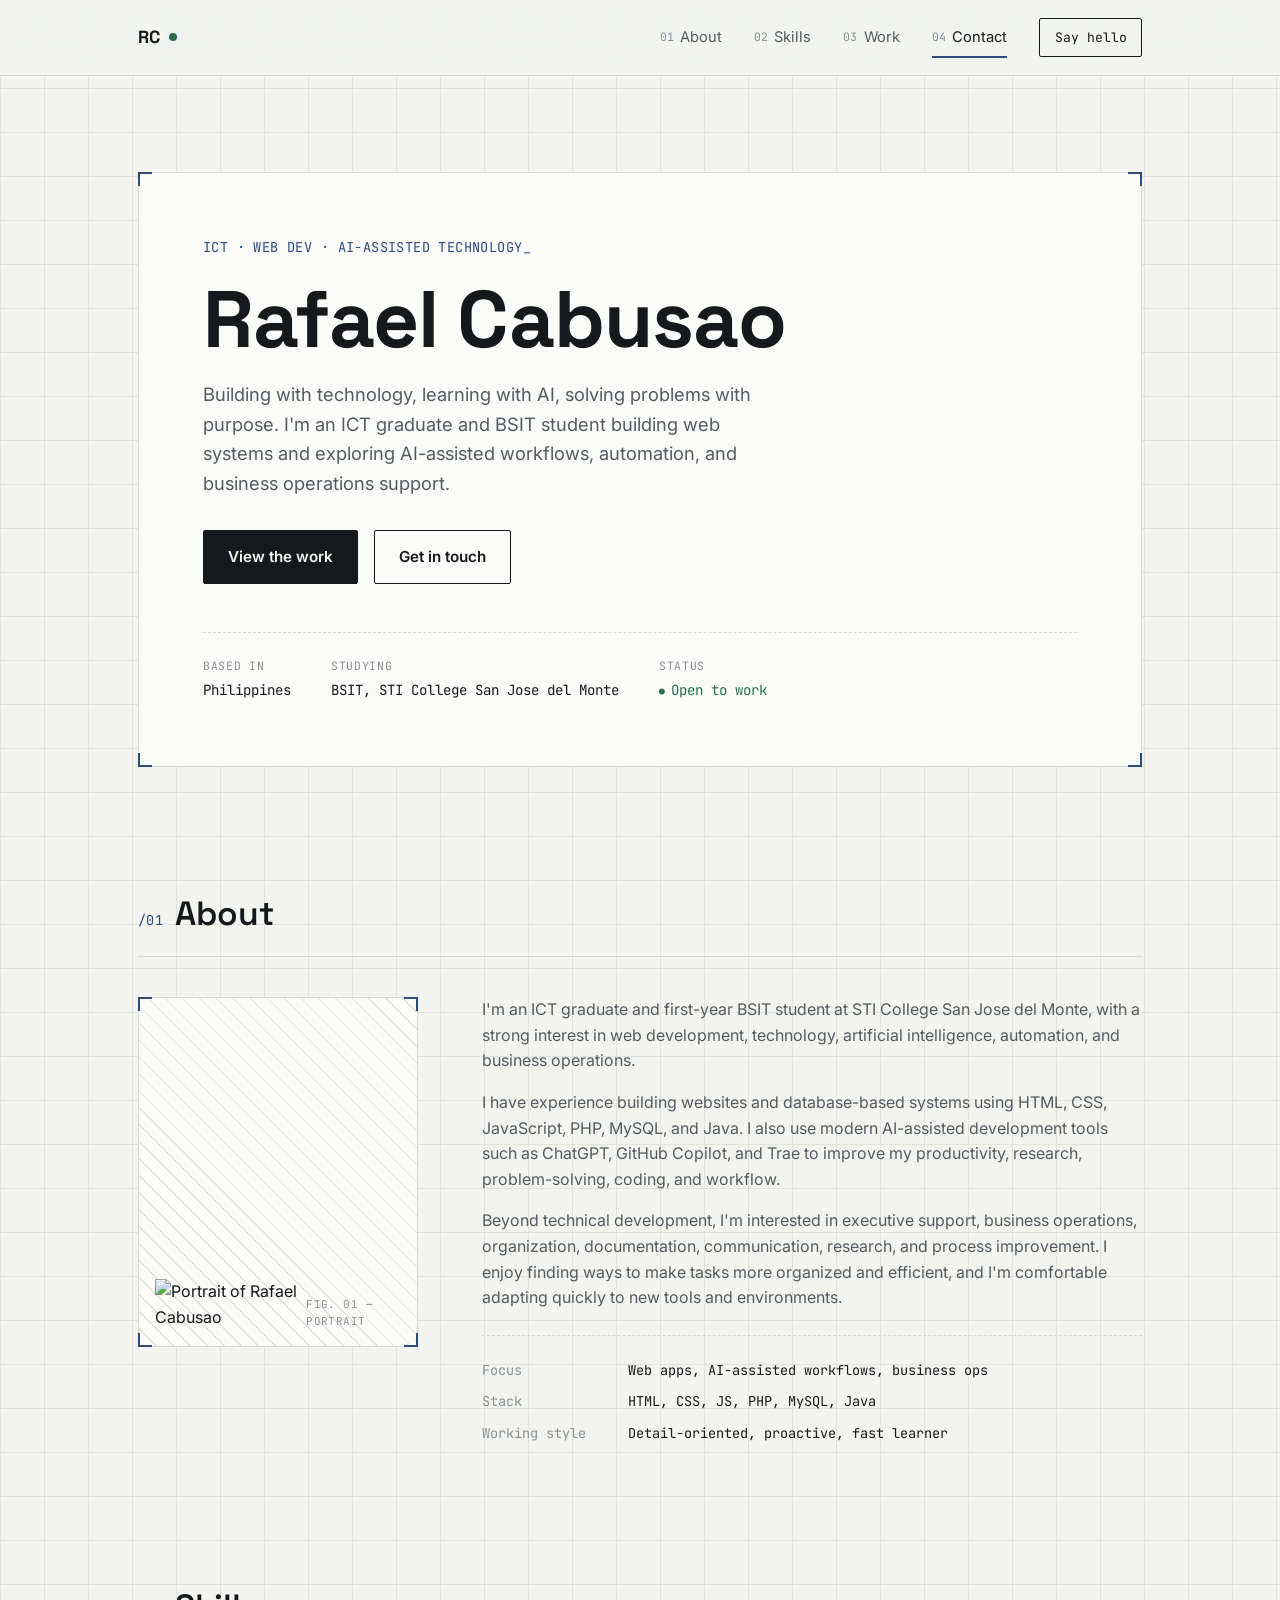
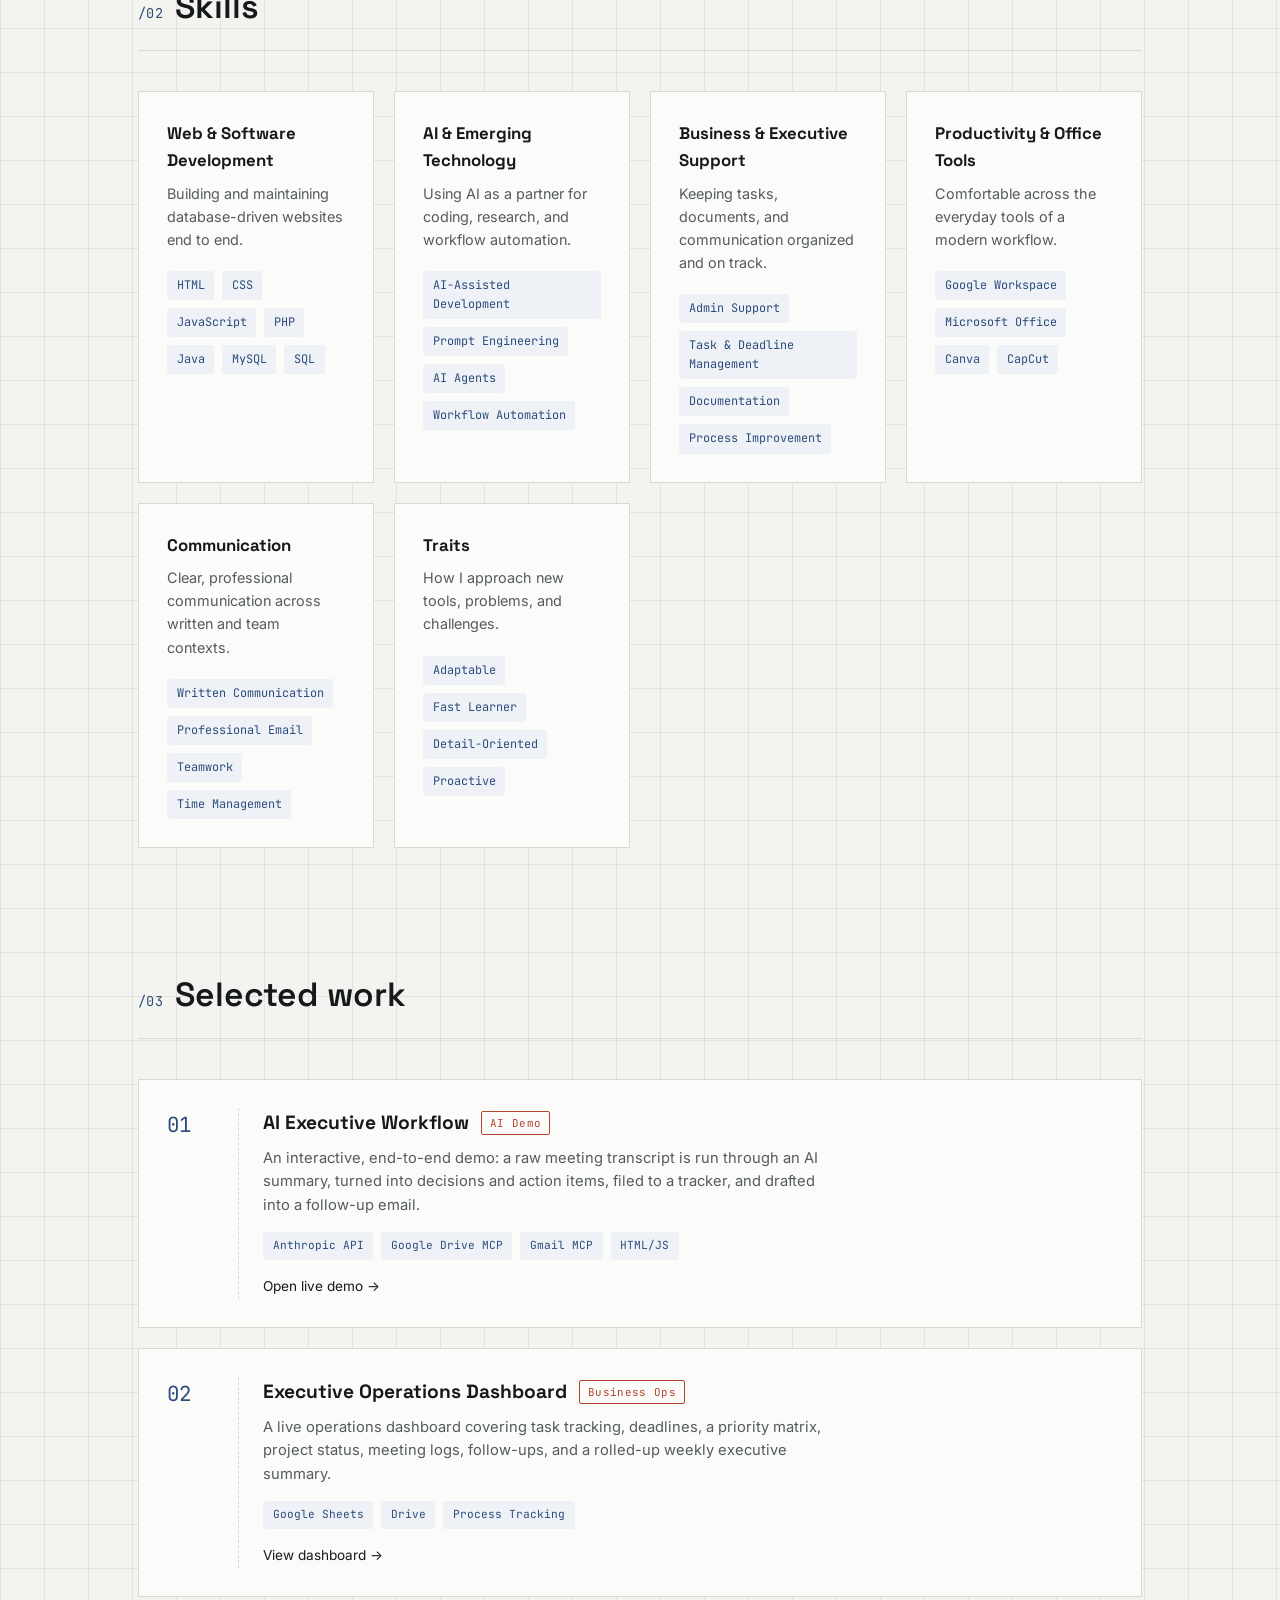
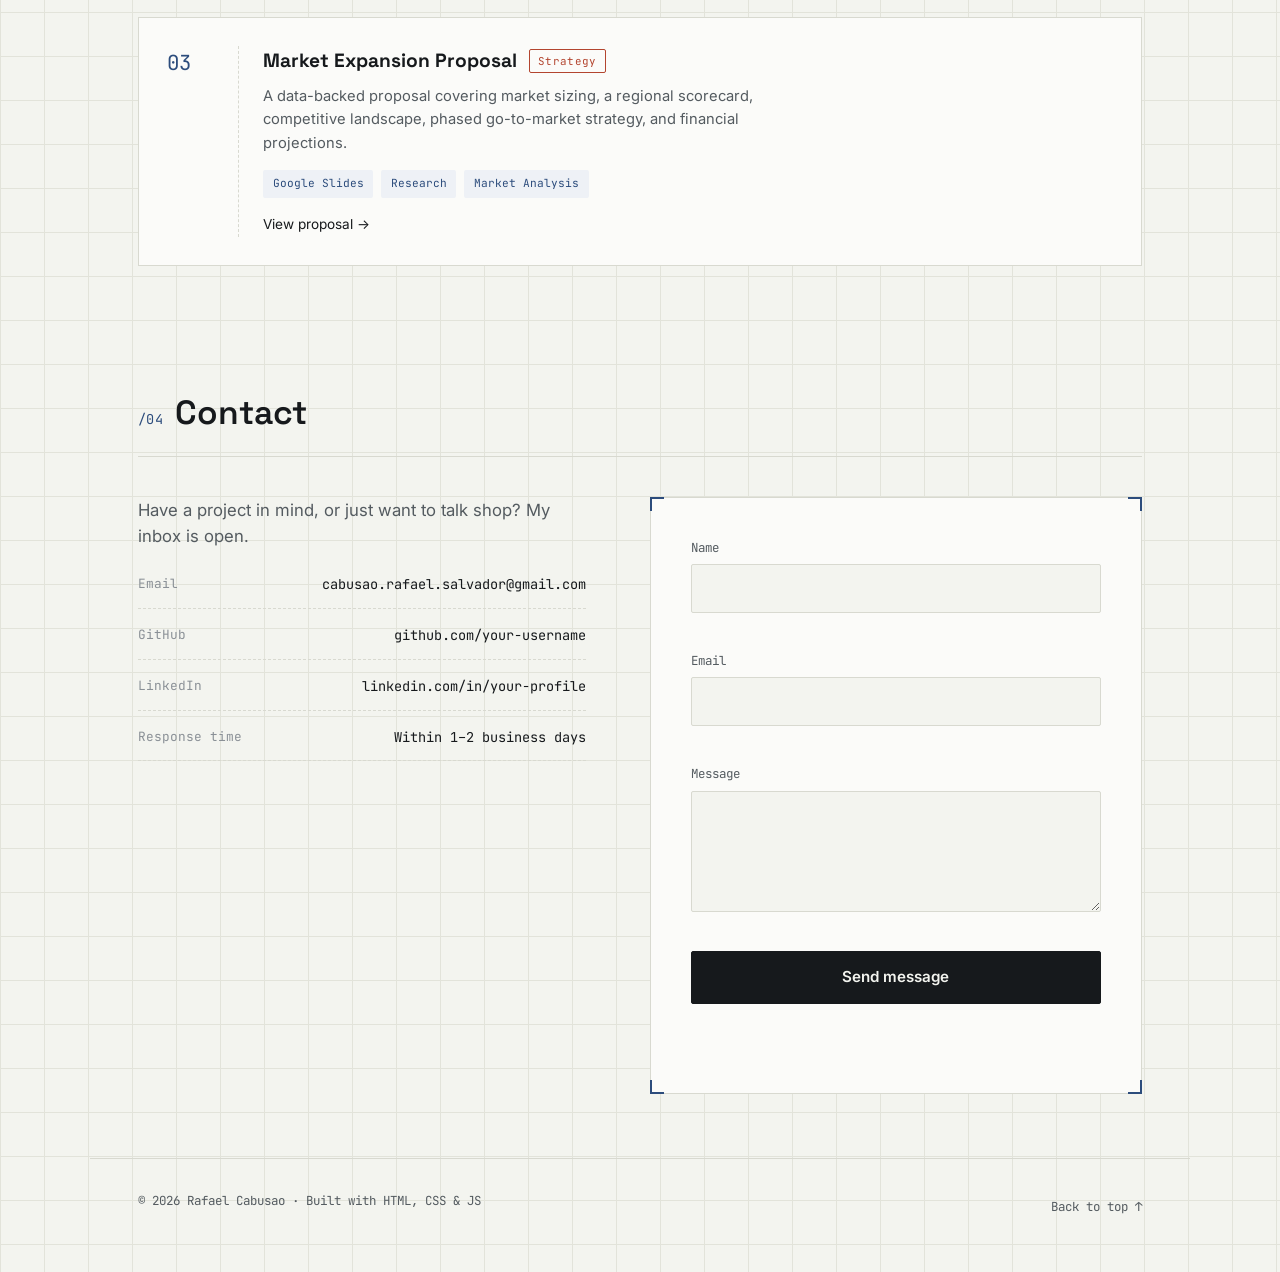
==== commit 887afe0c: "Fix HTML structure by adding image and newline" ====
--- a/index.html
+++ b/index.html
@@ -71,7 +71,8 @@
     </div>
 
     <div class="about-grid">
-      <div class="about-frame reveal" role="img" aria-label="Portrait placeholder">
+      <div class="about-frame reveal">
+        <img class="about-photo" src="profile.jpg" alt="Portrait of Rafael Cabusao">
         <span class="corner tl" aria-hidden="true"></span>
         <span class="corner tr" aria-hidden="true"></span>
         <span class="corner bl" aria-hidden="true"></span>
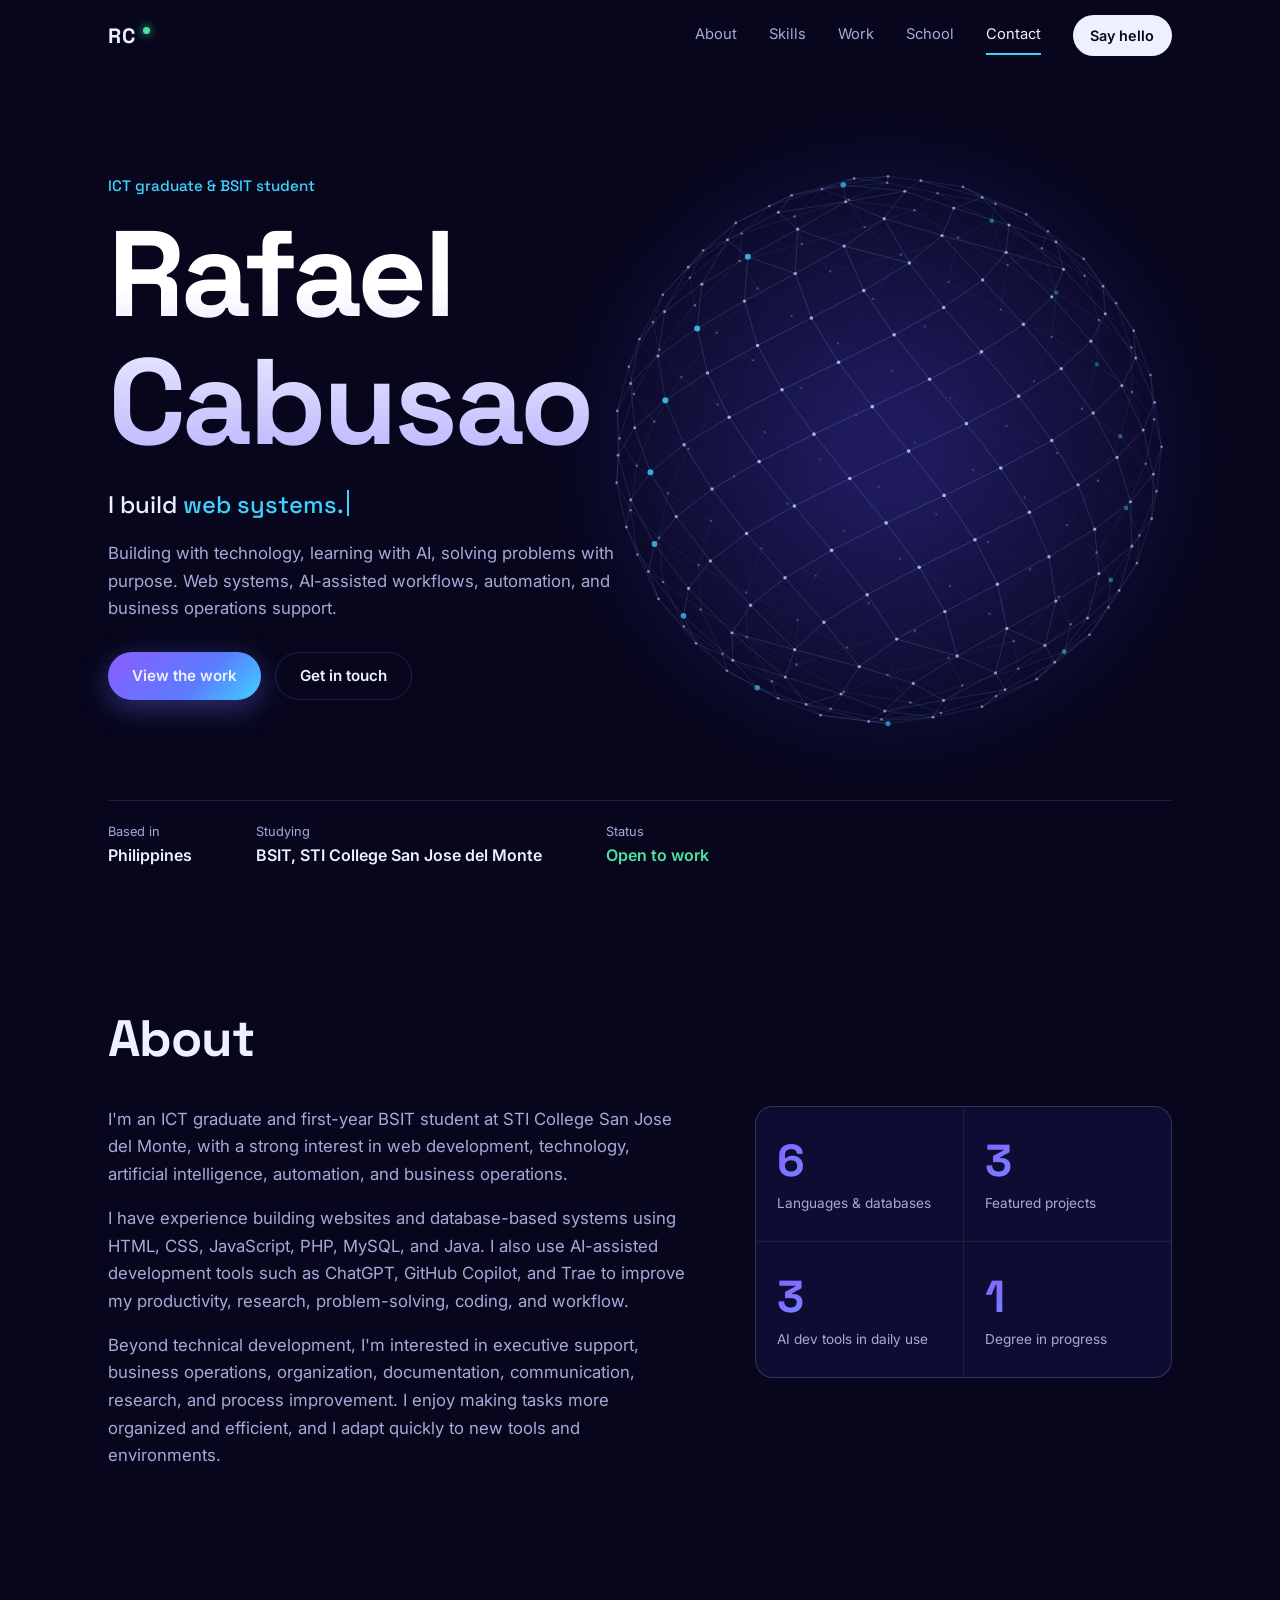
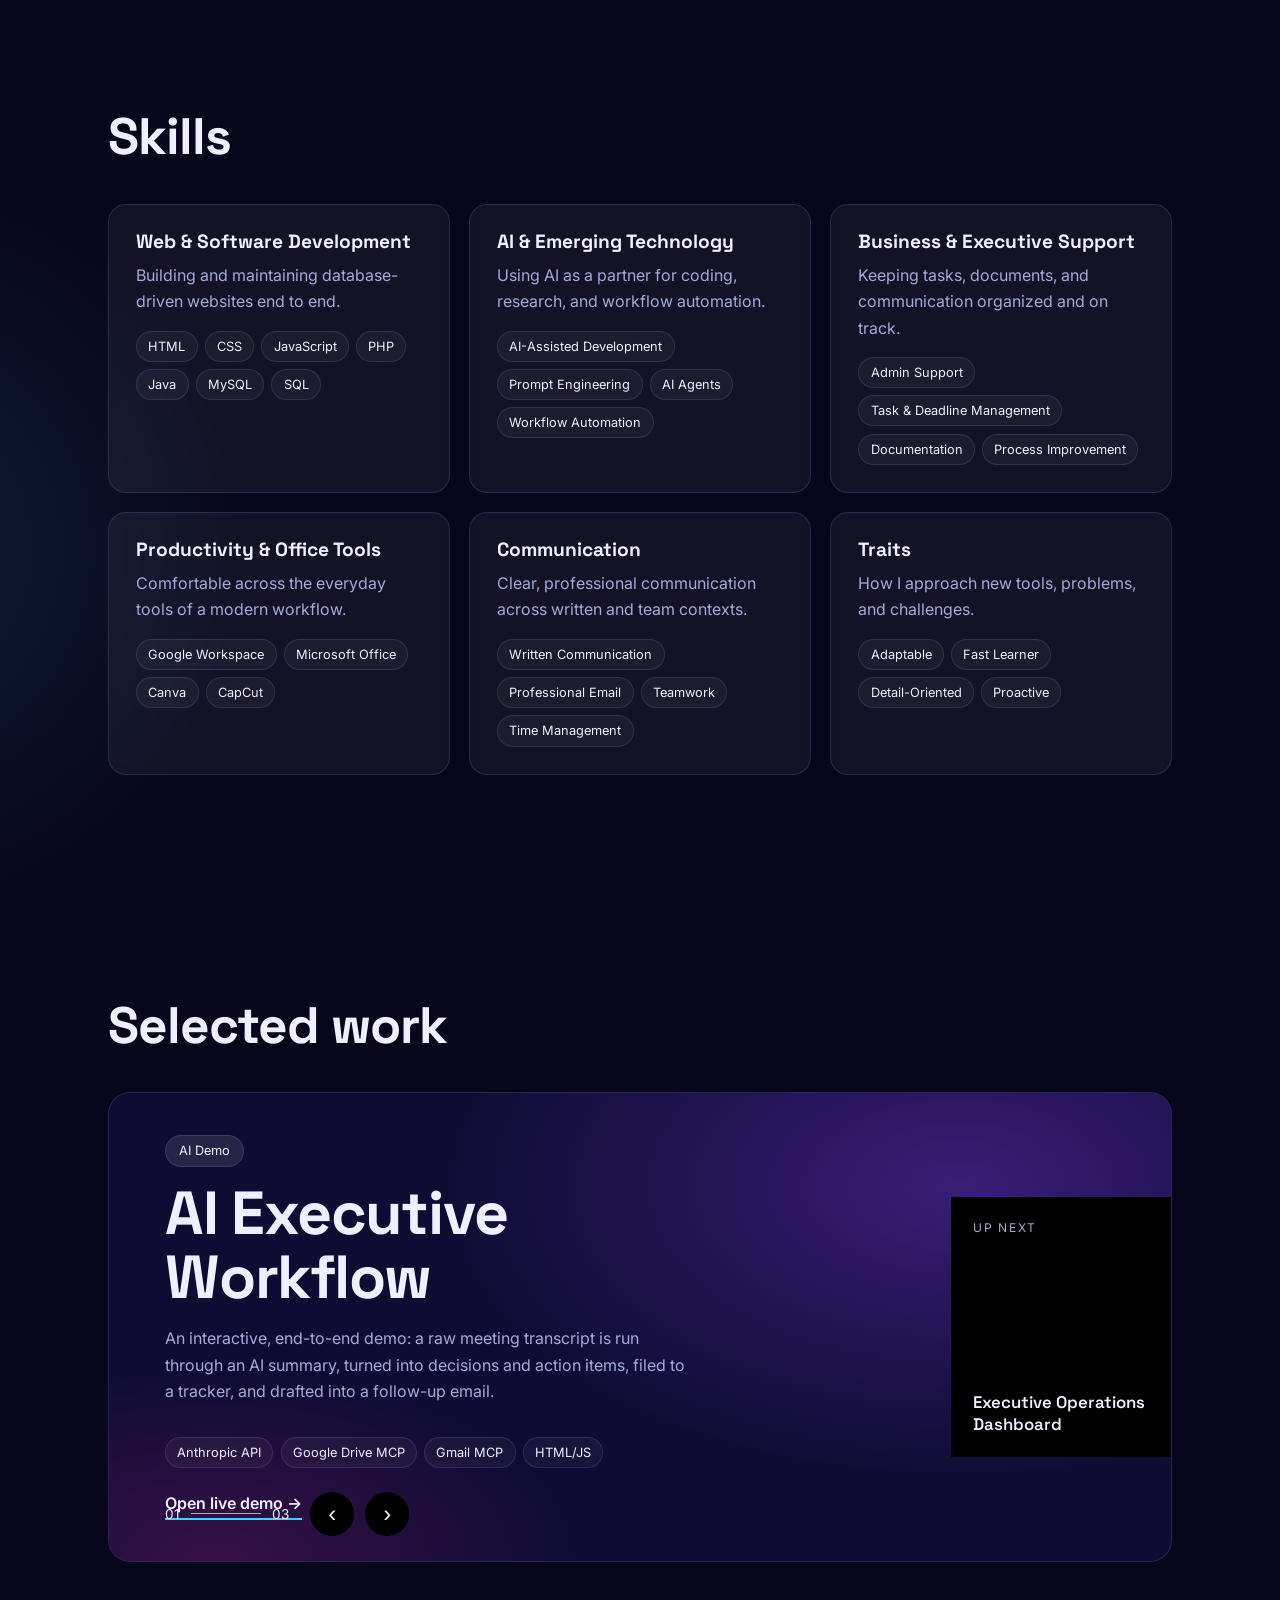
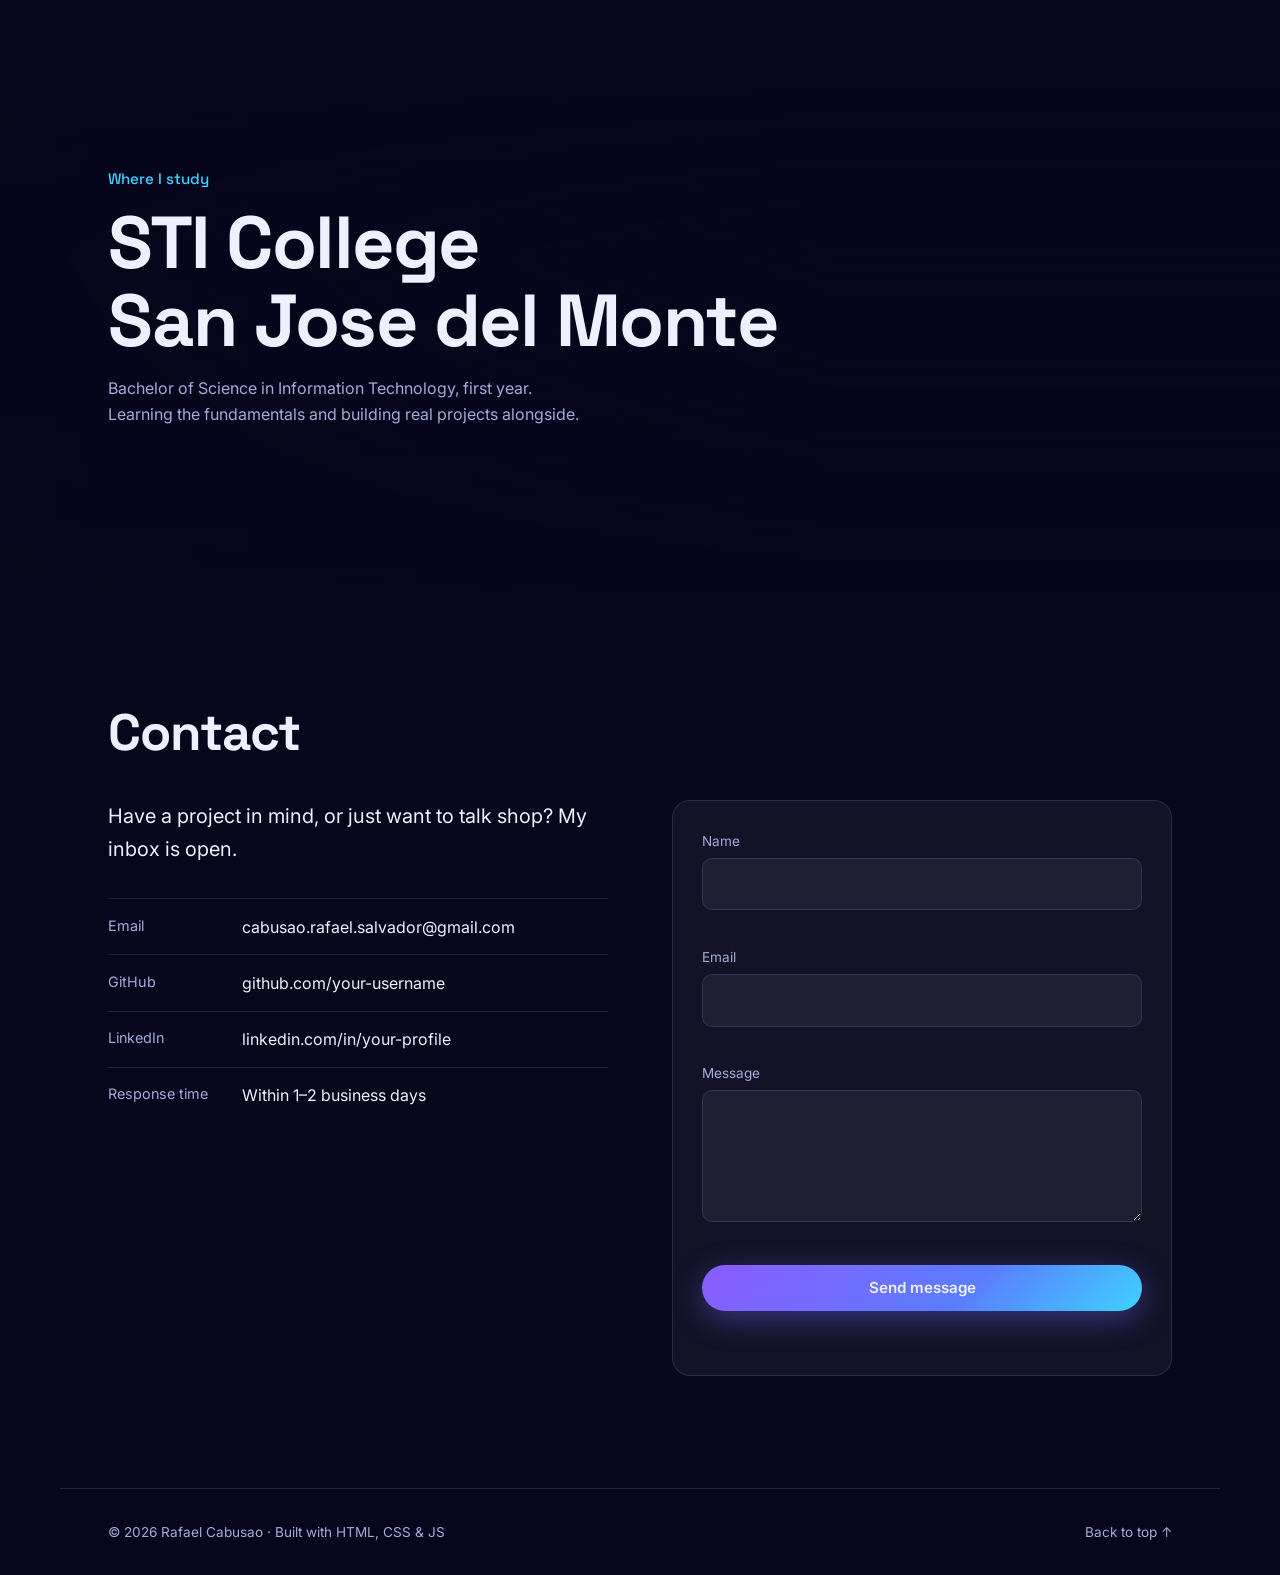
==== commit 91884415: "Update index.html for better layout and content Refactor HTML structure and improve content presenta" ====
--- a/index.html
+++ b/index.html
@@ -5,273 +5,155 @@
 <meta name="viewport" content="width=device-width, initial-scale=1.0">
 <title>Rafael Cabusao — ICT | Web Development | AI-Assisted Technology</title>
 <meta name="description" content="Portfolio of Rafael Cabusao — ICT graduate and BSIT student building web systems, exploring AI-assisted workflows, and supporting business operations.">
-
 <link rel="preconnect" href="https://fonts.googleapis.com">
 <link rel="preconnect" href="https://fonts.gstatic.com" crossorigin>
-<link href="https://fonts.googleapis.com/css2?family=Space+Grotesk:wght@500;600;700&family=Inter:wght@400;500;600&family=JetBrains+Mono:wght@400;500&display=swap" rel="stylesheet">
-
+<link href="https://fonts.googleapis.com/css2?family=Space+Grotesk:wght@500;600;700&family=Inter:wght@400;500;600&display=swap" rel="stylesheet">
 <link rel="stylesheet" href="style.css">
 </head>
 <body>
+<div class="progress" id="progress"></div>
 
-<!-- ============ NAV ============ -->
 <header class="site-header" id="top">
   <div class="nav-inner">
-    <a href="#top" class="logo" aria-label="Back to top">
-      <span class="logo-mark">RC</span>
-      <span class="logo-status" id="statusDot" aria-hidden="true"></span>
-    </a>
-
+    <a href="#top" class="logo" aria-label="Back to top">RC<span class="logo-status" aria-hidden="true"></span></a>
     <nav class="nav-links" id="navLinks">
-      <a href="#about" class="nav-link"><span class="nav-index">01</span>About</a>
-      <a href="#skills" class="nav-link"><span class="nav-index">02</span>Skills</a>
-      <a href="#projects" class="nav-link"><span class="nav-index">03</span>Work</a>
-      <a href="#contact" class="nav-link"><span class="nav-index">04</span>Contact</a>
+      <a href="#about" class="nav-link">About</a>
+      <a href="#skills" class="nav-link">Skills</a>
+      <a href="#projects" class="nav-link">Work</a>
+      <a href="#school" class="nav-link">School</a>
+      <a href="#contact" class="nav-link">Contact</a>
       <a href="#contact" class="nav-cta">Say hello</a>
     </nav>
-
-    <button class="hamburger" id="hamburger" aria-label="Toggle navigation menu" aria-expanded="false" aria-controls="navLinks">
-      <span></span><span></span><span></span>
-    </button>
+    <button class="hamburger" id="hamburger" aria-label="Toggle navigation menu" aria-expanded="false" aria-controls="navLinks"><span></span><span></span><span></span></button>
   </div>
 </header>
 
-<!-- ============ HERO ============ -->
 <section class="hero" id="hero">
-  <div class="hero-card reveal">
-    <span class="corner tl" aria-hidden="true"></span>
-    <span class="corner tr" aria-hidden="true"></span>
-    <span class="corner bl" aria-hidden="true"></span>
-    <span class="corner br" aria-hidden="true"></span>
-
-    <p class="eyebrow mono">ICT &middot; WEB DEV &middot; AI-ASSISTED TECHNOLOGY<span class="cursor" aria-hidden="true">&#95;</span></p>
-    <h1 class="hero-title">Rafael Cabusao</h1>
-    <p class="hero-lede">Building with technology, learning with AI, solving problems with purpose. I'm an ICT graduate and BSIT student building web systems and exploring AI-assisted workflows, automation, and business operations support.</p>
-
+  <canvas id="globe" aria-hidden="true"></canvas>
+  <div class="hero-copy">
+    <p class="hero-kicker">ICT graduate &amp; BSIT student</p>
+    <h1 class="hero-title">Rafael<br>Cabusao</h1>
+    <p class="hero-role">I build <span id="typed" class="typed"></span><span class="caret" aria-hidden="true"></span></p>
+    <p class="hero-lede">Building with technology, learning with AI, solving problems with purpose. Web systems, AI-assisted workflows, automation, and business operations support.</p>
     <div class="hero-actions">
       <a href="#projects" class="btn btn-primary">View the work</a>
       <a href="#contact" class="btn btn-ghost">Get in touch</a>
     </div>
-
-    <dl class="hero-meta mono">
-      <div><dt>Based in</dt><dd>Philippines</dd></div>
-      <div><dt>Studying</dt><dd>BSIT, STI College San Jose del Monte</dd></div>
-      <div><dt>Status</dt><dd class="status-open">Open to work</dd></div>
-    </dl>
   </div>
+  <dl class="hero-meta">
+    <div><dt>Based in</dt><dd>Philippines</dd></div>
+    <div><dt>Studying</dt><dd>BSIT, STI College San Jose del Monte</dd></div>
+    <div><dt>Status</dt><dd class="status-open">Open to work</dd></div>
+  </dl>
 </section>
 
 <main>
-
-  <!-- ============ ABOUT ============ -->
   <section class="section" id="about">
-    <div class="section-head reveal">
-      <span class="section-index mono">/01</span>
-      <h2>About</h2>
-    </div>
-
+    <div class="section-head reveal"><h2>About</h2></div>
     <div class="about-grid">
-      <div class="about-frame reveal">
-        <img class="about-photo" src="profile.jpg" alt="Portrait of Rafael Cabusao">
-        <span class="corner tl" aria-hidden="true"></span>
-        <span class="corner tr" aria-hidden="true"></span>
-        <span class="corner bl" aria-hidden="true"></span>
-        <span class="corner br" aria-hidden="true"></span>
-        <span class="about-frame-label mono">FIG. 01 — PORTRAIT</span>
-      </div>
-
       <div class="about-copy reveal">
         <p>I'm an ICT graduate and first-year BSIT student at STI College San Jose del Monte, with a strong interest in web development, technology, artificial intelligence, automation, and business operations.</p>
-        <p>I have experience building websites and database-based systems using HTML, CSS, JavaScript, PHP, MySQL, and Java. I also use modern AI-assisted development tools such as ChatGPT, GitHub Copilot, and Trae to improve my productivity, research, problem-solving, coding, and workflow.</p>
-        <p>Beyond technical development, I'm interested in executive support, business operations, organization, documentation, communication, research, and process improvement. I enjoy finding ways to make tasks more organized and efficient, and I'm comfortable adapting quickly to new tools and environments.</p>
-
-        <dl class="fact-strip mono">
-          <div><dt>Focus</dt><dd>Web apps, AI-assisted workflows, business ops</dd></div>
-          <div><dt>Stack</dt><dd>HTML, CSS, JS, PHP, MySQL, Java</dd></div>
-          <div><dt>Working style</dt><dd>Detail-oriented, proactive, fast learner</dd></div>
-        </dl>
+        <p>I have experience building websites and database-based systems using HTML, CSS, JavaScript, PHP, MySQL, and Java. I also use AI-assisted development tools such as ChatGPT, GitHub Copilot, and Trae to improve my productivity, research, problem-solving, coding, and workflow.</p>
+        <p>Beyond technical development, I'm interested in executive support, business operations, organization, documentation, communication, research, and process improvement. I enjoy making tasks more organized and efficient, and I adapt quickly to new tools and environments.</p>
+      </div>
+      <div class="stats reveal">
+        <div class="stat"><b data-count="6">0</b><span>Languages &amp; databases</span></div>
+        <div class="stat"><b data-count="3">0</b><span>Featured projects</span></div>
+        <div class="stat"><b data-count="3">0</b><span>AI dev tools in daily use</span></div>
+        <div class="stat"><b data-count="1">0</b><span>Degree in progress</span></div>
       </div>
     </div>
   </section>
 
-  <!-- ============ SKILLS ============ -->
   <section class="section" id="skills">
-    <div class="section-head reveal">
-      <span class="section-index mono">/02</span>
-      <h2>Skills</h2>
+    <div class="section-head reveal"><h2>Skills</h2></div>
+    <div class="skills-grid">
+      <div class="skill-card tilt reveal"><h3>Web &amp; Software Development</h3><p>Building and maintaining database-driven websites end to end.</p>
+        <ul class="tag-list"><li>HTML</li><li>CSS</li><li>JavaScript</li><li>PHP</li><li>Java</li><li>MySQL</li><li>SQL</li></ul></div>
+      <div class="skill-card tilt reveal"><h3>AI &amp; Emerging Technology</h3><p>Using AI as a partner for coding, research, and workflow automation.</p>
+        <ul class="tag-list"><li>AI-Assisted Development</li><li>Prompt Engineering</li><li>AI Agents</li><li>Workflow Automation</li></ul></div>
+      <div class="skill-card tilt reveal"><h3>Business &amp; Executive Support</h3><p>Keeping tasks, documents, and communication organized and on track.</p>
+        <ul class="tag-list"><li>Admin Support</li><li>Task &amp; Deadline Management</li><li>Documentation</li><li>Process Improvement</li></ul></div>
+      <div class="skill-card tilt reveal"><h3>Productivity &amp; Office Tools</h3><p>Comfortable across the everyday tools of a modern workflow.</p>
+        <ul class="tag-list"><li>Google Workspace</li><li>Microsoft Office</li><li>Canva</li><li>CapCut</li></ul></div>
+      <div class="skill-card tilt reveal"><h3>Communication</h3><p>Clear, professional communication across written and team contexts.</p>
+        <ul class="tag-list"><li>Written Communication</li><li>Professional Email</li><li>Teamwork</li><li>Time Management</li></ul></div>
+      <div class="skill-card tilt reveal"><h3>Traits</h3><p>How I approach new tools, problems, and challenges.</p>
+        <ul class="tag-list"><li>Adaptable</li><li>Fast Learner</li><li>Detail-Oriented</li><li>Proactive</li></ul></div>
     </div>
+  </section>
 
-    <div class="skills-grid">
-      <div class="skill-card reveal">
-        <h3>Web &amp; Software Development</h3>
-        <p>Building and maintaining database-driven websites end to end.</p>
-        <ul class="tag-list mono">
-          <li>HTML</li><li>CSS</li><li>JavaScript</li><li>PHP</li><li>Java</li><li>MySQL</li><li>SQL</li>
-        </ul>
+  <section class="section" id="projects">
+    <div class="section-head reveal"><h2>Selected work</h2></div>
+    <div class="slider reveal" id="slider">
+      <div class="slides">
+        <article class="slide active" data-title="AI Executive Workflow" style="--h:265">
+          <span class="project-tag">AI Demo</span>
+          <h3>AI Executive Workflow</h3>
+          <p>An interactive, end-to-end demo: a raw meeting transcript is run through an AI summary, turned into decisions and action items, filed to a tracker, and drafted into a follow-up email.</p>
+          <ul class="tag-list small"><li>Anthropic API</li><li>Google Drive MCP</li><li>Gmail MCP</li><li>HTML/JS</li></ul>
+          <a href="ai-executive-workflow.html" class="link-arrow" target="_blank" rel="noopener">Open live demo &rarr;</a>
+        </article>
+        <article class="slide" data-title="Executive Operations Dashboard" style="--h:195">
+          <span class="project-tag">Business Ops</span>
+          <h3>Executive Operations Dashboard</h3>
+          <p>A live operations dashboard covering task tracking, deadlines, a priority matrix, project status, meeting logs, follow-ups, and a rolled-up weekly executive summary.</p>
+          <ul class="tag-list small"><li>Google Sheets</li><li>Drive</li><li>Process Tracking</li></ul>
+          <a href="https://docs.google.com/spreadsheets/d/18GXv80sHPWM58pmywaulj09D0KUXhyAo97OP3yftqU0/edit?usp=drivesdk" class="link-arrow" target="_blank" rel="noopener">View dashboard &rarr;</a>
+        </article>
+        <article class="slide" data-title="Market Expansion Proposal" style="--h:310">
+          <span class="project-tag">Strategy</span>
+          <h3>Market Expansion Proposal</h3>
+          <p>A data-backed proposal covering market sizing, a regional scorecard, competitive landscape, phased go-to-market strategy, and financial projections.</p>
+          <ul class="tag-list small"><li>Google Slides</li><li>Research</li><li>Market Analysis</li></ul>
+          <a href="https://docs.google.com/presentation/d/16lUbE_sJXtbuzD0RW5ghz05AnGRW4QBA5CSMD2kDf2U/edit?usp=drivesdk" class="link-arrow" target="_blank" rel="noopener">View proposal &rarr;</a>
+        </article>
       </div>
-
-      <div class="skill-card reveal">
-        <h3>AI &amp; Emerging Technology</h3>
-        <p>Using AI as a partner for coding, research, and workflow automation.</p>
-        <ul class="tag-list mono">
-          <li>AI-Assisted Development</li><li>Prompt Engineering</li><li>AI Agents</li><li>Workflow Automation</li>
-        </ul>
-      </div>
-
-      <div class="skill-card reveal">
-        <h3>Business &amp; Executive Support</h3>
-        <p>Keeping tasks, documents, and communication organized and on track.</p>
-        <ul class="tag-list mono">
-          <li>Admin Support</li><li>Task &amp; Deadline Management</li><li>Documentation</li><li>Process Improvement</li>
-        </ul>
-      </div>
-
-      <div class="skill-card reveal">
-        <h3>Productivity &amp; Office Tools</h3>
-        <p>Comfortable across the everyday tools of a modern workflow.</p>
-        <ul class="tag-list mono">
-          <li>Google Workspace</li><li>Microsoft Office</li><li>Canva</li><li>CapCut</li>
-        </ul>
-      </div>
-
-      <div class="skill-card reveal">
-        <h3>Communication</h3>
-        <p>Clear, professional communication across written and team contexts.</p>
-        <ul class="tag-list mono">
-          <li>Written Communication</li><li>Professional Email</li><li>Teamwork</li><li>Time Management</li>
-        </ul>
-      </div>
-
-      <div class="skill-card reveal">
-        <h3>Traits</h3>
-        <p>How I approach new tools, problems, and challenges.</p>
-        <ul class="tag-list mono">
-          <li>Adaptable</li><li>Fast Learner</li><li>Detail-Oriented</li><li>Proactive</li>
-        </ul>
+      <button class="up-next" id="upNext" type="button"><span>Up next</span><b id="upNextTitle"></b></button>
+      <div class="slider-ctrl">
+        <span class="count"><span id="cur">01</span><i></i><span>03</span></span>
+        <button type="button" id="prev" aria-label="Previous project">&#8249;</button>
+        <button type="button" id="next" aria-label="Next project">&#8250;</button>
       </div>
     </div>
   </section>
 
-  <!-- ============ PROJECTS ============ -->
-  <section class="section" id="projects">
-    <div class="section-head reveal">
-      <span class="section-index mono">/03</span>
-      <h2>Selected work</h2>
-    </div>
-
-    <div class="project-list">
-
-      <article class="project-card reveal">
-        <div class="project-index mono">01</div>
-        <div class="project-body">
-          <div class="project-top">
-            <h3>AI Executive Workflow</h3>
-            <span class="project-tag mono">AI Demo</span>
-          </div>
-          <p>An interactive, end-to-end demo: a raw meeting transcript is run through an AI summary, turned into decisions and action items, filed to a tracker, and drafted into a follow-up email.</p>
-          <ul class="tag-list mono small">
-            <li>Anthropic API</li><li>Google Drive MCP</li><li>Gmail MCP</li><li>HTML/JS</li>
-          </ul>
-          <div class="project-links">
-            <a href="ai-executive-workflow.html" class="link-arrow" target="_blank" rel="noopener">Open live demo &#8594;</a>
-          </div>
-        </div>
-      </article>
-
-      <article class="project-card reveal">
-        <div class="project-index mono">02</div>
-        <div class="project-body">
-          <div class="project-top">
-            <h3>Executive Operations Dashboard</h3>
-            <span class="project-tag mono">Business Ops</span>
-          </div>
-          <p>A live operations dashboard covering task tracking, deadlines, a priority matrix, project status, meeting logs, follow-ups, and a rolled-up weekly executive summary.</p>
-          <ul class="tag-list mono small">
-            <li>Google Sheets</li><li>Drive</li><li>Process Tracking</li>
-          </ul>
-          <div class="project-links">
-            <a href="https://docs.google.com/spreadsheets/d/18GXv80sHPWM58pmywaulj09D0KUXhyAo97OP3yftqU0/edit?usp=drivesdk" class="link-arrow" target="_blank" rel="noopener">View dashboard &#8594;</a>
-          </div>
-        </div>
-      </article>
-
-      <article class="project-card reveal">
-        <div class="project-index mono">03</div>
-        <div class="project-body">
-          <div class="project-top">
-            <h3>Market Expansion Proposal</h3>
-            <span class="project-tag mono">Strategy</span>
-          </div>
-          <p>A data-backed proposal covering market sizing, a regional scorecard, competitive landscape, phased go-to-market strategy, and financial projections.</p>
-          <ul class="tag-list mono small">
-            <li>Google Slides</li><li>Research</li><li>Market Analysis</li>
-          </ul>
-          <div class="project-links">
-            <a href="https://docs.google.com/presentation/d/16lUbE_sJXtbuzD0RW5ghz05AnGRW4QBA5CSMD2kDf2U/edit?usp=drivesdk" class="link-arrow" target="_blank" rel="noopener">View proposal &#8594;</a>
-          </div>
-        </div>
-      </article>
-
+  <section class="school" id="school">
+    <img src="school.png" alt="STI College San Jose del Monte campus building">
+    <div class="school-copy reveal">
+      <p class="hero-kicker">Where I study</p>
+      <h2>STI College<br>San Jose del Monte</h2>
+      <p>Bachelor of Science in Information Technology, first year. Learning the fundamentals and building real projects alongside.</p>
     </div>
   </section>
 
-  <!-- ============ CONTACT ============ -->
   <section class="section" id="contact">
-    <div class="section-head reveal">
-      <span class="section-index mono">/04</span>
-      <h2>Contact</h2>
-    </div>
-
+    <div class="section-head reveal"><h2>Contact</h2></div>
     <div class="contact-grid">
       <div class="contact-info reveal">
         <p class="contact-lede">Have a project in mind, or just want to talk shop? My inbox is open.</p>
-        <!-- TODO: replace with your real email / GitHub / LinkedIn -->
-        <dl class="channel-list mono">
+        <dl class="channel-list">
           <div><dt>Email</dt><dd><a href="mailto:cabusao.rafael.salvador@gmail.com">cabusao.rafael.salvador@gmail.com</a></dd></div>
           <div><dt>GitHub</dt><dd><a href="https://github.com/" target="_blank" rel="noopener">github.com/your-username</a></dd></div>
           <div><dt>LinkedIn</dt><dd><a href="https://linkedin.com/" target="_blank" rel="noopener">linkedin.com/in/your-profile</a></dd></div>
           <div><dt>Response time</dt><dd>Within 1&ndash;2 business days</dd></div>
         </dl>
       </div>
-
       <form class="contact-form reveal" id="contactForm" novalidate>
-        <span class="corner tl" aria-hidden="true"></span>
-        <span class="corner tr" aria-hidden="true"></span>
-        <span class="corner bl" aria-hidden="true"></span>
-        <span class="corner br" aria-hidden="true"></span>
-
-        <div class="field">
-          <label for="name">Name</label>
-          <input type="text" id="name" name="name" autocomplete="name" required>
-          <span class="field-error" id="nameError"></span>
-        </div>
-
-        <div class="field">
-          <label for="email">Email</label>
-          <input type="email" id="email" name="email" autocomplete="email" required>
-          <span class="field-error" id="emailError"></span>
-        </div>
-
-        <div class="field">
-          <label for="message">Message</label>
-          <textarea id="message" name="message" rows="4" required></textarea>
-          <span class="field-error" id="messageError"></span>
-        </div>
-
+        <div class="field"><label for="name">Name</label><input type="text" id="name" name="name" autocomplete="name" required><span class="field-error" id="nameError"></span></div>
+        <div class="field"><label for="email">Email</label><input type="email" id="email" name="email" autocomplete="email" required><span class="field-error" id="emailError"></span></div>
+        <div class="field"><label for="message">Message</label><textarea id="message" name="message" rows="4" required></textarea><span class="field-error" id="messageError"></span></div>
         <button type="submit" class="btn btn-primary btn-block">Send message</button>
-        <p class="form-status mono" id="formStatus" role="status" aria-live="polite"></p>
+        <p class="form-status" id="formStatus" role="status" aria-live="polite"></p>
       </form>
     </div>
   </section>
-
 </main>
 
-<!-- ============ FOOTER ============ -->
 <footer class="site-footer">
-  <p class="mono">&copy; <span id="year"></span> Rafael Cabusao &middot; Built with HTML, CSS &amp; JS</p>
-  <a href="#top" class="back-to-top mono">Back to top &#8593;</a>
+  <p>&copy; <span id="year"></span> Rafael Cabusao &middot; Built with HTML, CSS &amp; JS</p>
+  <a href="#top" class="back-to-top">Back to top &uarr;</a>
 </footer>
-
 <script src="script.js"></script>
 </body>
 </html>
--- a/style.css
+++ b/style.css
@@ -1,527 +1,149 @@
-/* ==========================================================================
-   Jordan Ellis — Portfolio
-   Design: technical drafting / spec-sheet notebook
-   ========================================================================== */
+/* Rafael Cabusao — Portfolio. Deep-space indigo, glowing globe hero, cinematic slider. */
+:root{
+  --bg:#07061c;--bg2:#0e0c33;--panel:rgba(255,255,255,.05);--line:rgba(160,170,255,.16);
+  --ink:#eef0ff;--soft:#a4abd8;--violet:#8b5cff;--cyan:#3fd2ff;--green:#4be3a4;--red:#ff6b7a;
+  --display:'Space Grotesk',system-ui,sans-serif;--body:'Inter',system-ui,sans-serif;
+  --max:1160px;--gut:clamp(1.25rem,4vw,3rem);--nav-h:72px;
+  --accent-red:var(--red);--accent-green:var(--green);
+}
+*,*::before,*::after{box-sizing:border-box}
+html{scroll-behavior:smooth}
+body{margin:0;background:var(--bg);color:var(--ink);font:16px/1.65 var(--body);-webkit-font-smoothing:antialiased;overflow-x:hidden;
+  background-image:radial-gradient(60vw 60vw at 90% -10%,rgba(139,92,255,.22),transparent 60%),radial-gradient(50vw 50vw at -10% 45%,rgba(63,210,255,.12),transparent 60%)}
+h1,h2,h3{font-family:var(--display);margin:0;line-height:1.05}
+p{margin:0 0 1rem;color:var(--soft)}
+a{color:inherit;text-decoration:none}
+:focus-visible{outline:2px solid var(--cyan);outline-offset:3px}
+.progress{position:fixed;top:0;left:0;height:2px;width:0;background:linear-gradient(90deg,var(--violet),var(--cyan));z-index:60}
 
-:root {
-  /* Color */
-  --paper: #f3f4ef;
-  --paper-line: #e2e3da;
-  --ink: #16191c;
-  --ink-soft: #545b60;
-  --ink-faint: #8a9096;
-  --accent: #2c4c7c;      /* blueprint blue */
-  --accent-soft: #eef1f6;
-  --accent-green: #2b6e4f; /* status / verified */
-  --accent-red: #b3452f;   /* tags, alerts, sparing use */
-  --card: #fbfbf9;
-  --border: #d8d9d0;
+/* Header */
+.site-header{position:fixed;inset:0 0 auto;z-index:50;height:var(--nav-h);transition:background .3s,border-color .3s;border-bottom:1px solid transparent}
+.site-header.scrolled{background:rgba(7,6,28,.72);backdrop-filter:blur(14px);-webkit-backdrop-filter:blur(14px);border-color:var(--line)}
+.nav-inner{max-width:var(--max);height:100%;margin:auto;padding:0 var(--gut);display:flex;align-items:center;justify-content:space-between}
+.logo{font:700 1.3rem var(--display);letter-spacing:.04em;position:relative;padding-right:14px}
+.logo-status{position:absolute;right:0;top:4px;width:7px;height:7px;border-radius:50%;background:var(--green);box-shadow:0 0 10px var(--green)}
+.nav-links{display:flex;align-items:center;gap:2rem}
+.nav-link{font-size:.92rem;color:var(--soft);padding:.4rem 0;border-bottom:2px solid transparent;transition:color .2s,border-color .2s}
+.nav-link:hover,.nav-link.active{color:var(--ink);border-color:var(--cyan)}
+.nav-cta{font-size:.9rem;font-weight:600;padding:.55rem 1.1rem;border-radius:99px;background:var(--ink);color:var(--bg)}
+.hamburger{display:none;background:none;border:0;width:44px;height:44px;cursor:pointer;flex-direction:column;justify-content:center;gap:5px;align-items:center}
+.hamburger span{width:24px;height:2px;background:var(--ink);transition:transform .3s,opacity .3s}
+.hamburger.open span:nth-child(1){transform:translateY(7px) rotate(45deg)}
+.hamburger.open span:nth-child(2){opacity:0}
+.hamburger.open span:nth-child(3){transform:translateY(-7px) rotate(-45deg)}
 
-  /* Type */
-  --font-display: 'Space Grotesk', ui-sans-serif, system-ui, sans-serif;
-  --font-body: 'Inter', ui-sans-serif, system-ui, sans-serif;
-  --font-mono: 'JetBrains Mono', ui-monospace, 'SFMono-Regular', monospace;
+/* Hero */
+.hero{position:relative;min-height:100svh;display:flex;align-items:center;padding:calc(var(--nav-h) + 2rem) var(--gut) 8rem;max-width:var(--max);margin:auto}
+#globe{position:absolute;right:calc(-1 * var(--gut));top:50%;width:min(62vw,760px);aspect-ratio:1;transform:translateY(-50%);pointer-events:none;z-index:0}
+.hero-copy{position:relative;z-index:1;max-width:620px}
+.hero-kicker{font:500 .95rem var(--display);color:var(--cyan);margin-bottom:1rem}
+.hero-title{font-size:clamp(3.4rem,9.5vw,7.6rem);font-weight:700;letter-spacing:-.03em;background:linear-gradient(180deg,#fff 30%,#b9b4ff);-webkit-background-clip:text;background-clip:text;color:transparent;animation:rise .9s cubic-bezier(.2,.7,.2,1) both}
+.hero-role{font:500 clamp(1.15rem,2.4vw,1.5rem) var(--display);color:var(--ink);margin:1.4rem 0 .8rem;min-height:1.6em}
+.typed{color:var(--cyan)}
+.caret{display:inline-block;width:2px;height:1.1em;background:var(--cyan);margin-left:3px;vertical-align:-.15em;animation:blink 1s steps(1) infinite}
+.hero-lede{max-width:52ch;font-size:1.05rem}
+.hero-actions{display:flex;gap:.9rem;flex-wrap:wrap;margin-top:1.8rem}
+.btn{display:inline-flex;justify-content:center;align-items:center;font:600 .95rem var(--body);padding:.85rem 1.5rem;border-radius:99px;border:1px solid var(--line);cursor:pointer;transition:transform .2s,box-shadow .2s,background .2s;color:var(--ink);background:transparent}
+.btn:hover{transform:translateY(-2px)}
+.btn-primary{background:linear-gradient(135deg,var(--violet),#5b7cff 60%,var(--cyan));border:0;box-shadow:0 8px 30px rgba(107,110,255,.4)}
+.btn-ghost:hover{background:var(--panel)}
+.btn-block{width:100%}
+.hero-meta{position:absolute;left:var(--gut);right:var(--gut);bottom:2rem;margin:0;display:flex;gap:clamp(1.5rem,5vw,4rem);flex-wrap:wrap;border-top:1px solid var(--line);padding-top:1.2rem;z-index:1}
+.hero-meta dt{font-size:.8rem;color:var(--soft)}
+.hero-meta dd{margin:0;font-weight:600}
+.status-open{color:var(--green)}
+@keyframes rise{from{opacity:0;transform:translateY(24px)}to{opacity:1;transform:none}}
+@keyframes blink{50%{opacity:0}}
 
-  /* Layout */
-  --max-w: 1100px;
-  --gutter: clamp(1.25rem, 4vw, 3rem);
-  --radius: 2px;
+/* Sections */
+.section{max-width:var(--max);margin:auto;padding:clamp(4rem,9vw,7rem) var(--gut);scroll-margin-top:var(--nav-h)}
+.section-head{margin-bottom:2.5rem}
+.section-head h2{font-size:clamp(2rem,4.5vw,3.2rem);letter-spacing:-.02em}
+.reveal{opacity:0;transition:opacity .8s ease}
+.reveal.in-view{opacity:1}
 
-  --nav-h: 76px;
+.about-grid{display:grid;grid-template-columns:1.4fr 1fr;gap:clamp(2rem,5vw,4rem);align-items:start}
+.about-copy p{font-size:1.05rem;max-width:62ch}
+.stats{display:grid;grid-template-columns:1fr 1fr;gap:1px;background:var(--line);border:1px solid var(--line);border-radius:18px;overflow:hidden}
+.stat{background:var(--bg2);padding:1.6rem 1.3rem}
+.stat b{display:block;font:700 2.8rem var(--display);background:linear-gradient(135deg,var(--violet),var(--cyan));-webkit-background-clip:text;background-clip:text;color:transparent}
+.stat span{font-size:.85rem;color:var(--soft)}
+
+.skills-grid{display:grid;grid-template-columns:repeat(auto-fit,minmax(300px,1fr));gap:1.2rem}
+.skill-card{position:relative;padding:1.7rem;border-radius:18px;border:1px solid var(--line);background:var(--panel);backdrop-filter:blur(6px);transition:transform .2s ease,border-color .3s;transform-style:preserve-3d;overflow:hidden}
+.skill-card::before{content:"";position:absolute;inset:0;background:radial-gradient(240px circle at var(--mx,50%) var(--my,0%),rgba(139,92,255,.22),transparent 70%);opacity:0;transition:opacity .3s}
+.skill-card:hover{border-color:rgba(139,92,255,.5)}
+.skill-card:hover::before{opacity:1}
+.skill-card h3{font-size:1.2rem;margin-bottom:.6rem;position:relative}
+.skill-card p,.skill-card ul{position:relative}
+.tag-list{list-style:none;padding:0;margin:1rem 0 0;display:flex;flex-wrap:wrap;gap:.45rem}
+.tag-list li{font-size:.8rem;padding:.25rem .7rem;border-radius:99px;border:1px solid var(--line);color:var(--ink);background:rgba(255,255,255,.04)}
+
+/* Slider */
+.slider{position:relative;min-height:470px;border-radius:22px;overflow:hidden;border:1px solid var(--line);background:var(--bg2)}
+.slides{position:absolute;inset:0}
+.slide{position:absolute;inset:0;padding:clamp(1.8rem,5vw,3.5rem);padding-right:clamp(1.8rem,30%,22rem);display:flex;flex-direction:column;justify-content:center;align-items:flex-start;opacity:0;visibility:hidden;transition:opacity .6s,visibility .6s;
+  background:radial-gradient(70% 90% at 80% 20%,hsla(var(--h),90%,60%,.35),transparent 70%),radial-gradient(50% 60% at 10% 100%,hsla(calc(var(--h) + 60),90%,55%,.18),transparent 70%)}
+.slide.active{opacity:1;visibility:visible}
+.slide h3{font-size:clamp(2.2rem,5vw,3.8rem);letter-spacing:-.02em;max-width:14ch;margin:.9rem 0 1rem}
+.slide p{max-width:52ch}
+.project-tag{font-size:.8rem;padding:.3rem .8rem;border-radius:99px;background:rgba(255,255,255,.1);border:1px solid var(--line)}
+.link-arrow{margin-top:1.4rem;font-weight:600;border-bottom:2px solid var(--cyan);padding-bottom:2px}
+.up-next{position:absolute;right:0;top:50%;transform:translateY(-50%);width:min(24%,220px);height:260px;background:#000;color:var(--ink);border:0;text-align:left;padding:1.4rem;display:flex;flex-direction:column;justify-content:space-between;cursor:pointer;font-family:var(--body);z-index:2;transition:width .3s}
+.up-next:hover{width:min(27%,250px)}
+.up-next span{font-size:.75rem;letter-spacing:.14em;text-transform:uppercase;color:var(--soft)}
+.up-next b{font:600 1.05rem var(--display)}
+.slider-ctrl{position:absolute;left:clamp(1.8rem,5vw,3.5rem);bottom:1.6rem;display:flex;align-items:center;gap:.7rem;z-index:2}
+.count{display:flex;align-items:center;gap:.7rem;font-size:.85rem;margin-right:.6rem}
+.count i{width:70px;height:1px;background:var(--soft)}
+.slider-ctrl button{width:44px;height:44px;border-radius:50%;border:0;background:#000;color:var(--ink);font-size:1.5rem;cursor:pointer;transition:background .2s}
+.slider-ctrl button:hover{background:var(--violet)}
+
+/* School */
+.school{position:relative;min-height:520px;display:flex;align-items:flex-end;overflow:hidden}
+.school img{position:absolute;inset:0;width:100%;height:100%;object-fit:cover;transform:scale(1.32);will-change:transform}
+.school::after{content:"";position:absolute;inset:0;background:linear-gradient(180deg,var(--bg) 0%,rgba(7,6,28,.25) 35%,rgba(7,6,28,.9) 100%),linear-gradient(90deg,rgba(7,6,28,.85),transparent 65%)}
+.school-copy{position:relative;z-index:1;max-width:var(--max);width:100%;margin:auto;padding:0 var(--gut) 3.5rem}
+.school-copy h2{font-size:clamp(2.4rem,6vw,4.6rem);letter-spacing:-.02em;margin-bottom:1rem}
+.school-copy p:last-child{max-width:48ch}
+
+/* Contact */
+.contact-grid{display:grid;grid-template-columns:1fr 1fr;gap:clamp(2rem,5vw,4rem)}
+.contact-lede{font-size:1.25rem;color:var(--ink)}
+.channel-list{margin:2rem 0 0}
+.channel-list div{display:flex;gap:1.5rem;padding:.9rem 0;border-top:1px solid var(--line)}
+.channel-list dt{width:110px;color:var(--soft);font-size:.9rem}
+.channel-list dd{margin:0;word-break:break-word}
+.channel-list a:hover{color:var(--cyan)}
+.contact-form{padding:1.8rem;border-radius:18px;border:1px solid var(--line);background:var(--panel)}
+.field{margin-bottom:1.1rem}
+.field label{display:block;font-size:.85rem;margin-bottom:.35rem;color:var(--soft)}
+.field input,.field textarea{width:100%;font:inherit;color:var(--ink);background:rgba(255,255,255,.05);border:1px solid var(--line);border-radius:10px;padding:.75rem .9rem;transition:border-color .2s,box-shadow .2s}
+.field input:focus,.field textarea:focus{outline:0;border-color:var(--cyan);box-shadow:0 0 0 3px rgba(63,210,255,.18)}
+.field.invalid input,.field.invalid textarea{border-color:var(--red)}
+.field-error{display:block;min-height:1.1em;font-size:.8rem;color:var(--red);margin-top:.25rem}
+.form-status{margin:1rem 0 0;font-size:.9rem;min-height:1.3em}
+
+.site-footer{max-width:var(--max);margin:auto;padding:2rem var(--gut);border-top:1px solid var(--line);display:flex;justify-content:space-between;flex-wrap:wrap;gap:1rem;font-size:.85rem;color:var(--soft)}
+.site-footer p{margin:0}
+.back-to-top:hover{color:var(--cyan)}
+
+/* Responsive */
+@media(max-width:860px){
+  .hamburger{display:flex}
+  .nav-links{position:fixed;inset:var(--nav-h) 0 0 0;background:rgba(7,6,28,.97);flex-direction:column;justify-content:center;gap:1.6rem;transform:translateX(100%);transition:transform .35s}
+  .nav-links.open{transform:none}
+  .nav-link{font-size:1.4rem}
+  #globe{width:110vw;top:62%;opacity:.55;right:-30vw}
+  .about-grid,.contact-grid{grid-template-columns:1fr}
+  .hero{padding-bottom:10rem}
+  .slider{min-height:560px}
+  .slide{padding-right:clamp(1.8rem,5vw,3.5rem);justify-content:flex-start;padding-top:2.2rem}
+  .up-next{top:auto;bottom:1.2rem;right:1.2rem;transform:none;width:170px;height:96px;padding:.9rem;border-radius:12px}
+  .up-next:hover{width:170px}
 }
-
-/* ---------- Reset ---------- */
-*, *::before, *::after { box-sizing: border-box; }
-html { scroll-behavior: smooth; }
-
-body {
-  margin: 0;
-  background: var(--paper);
-  background-image:
-    linear-gradient(var(--paper-line) 1px, transparent 1px),
-    linear-gradient(90deg, var(--paper-line) 1px, transparent 1px);
-  background-size: 44px 44px;
-  color: var(--ink);
-  font-family: var(--font-body);
-  font-size: 16px;
-  line-height: 1.6;
-  -webkit-font-smoothing: antialiased;
+@media(prefers-reduced-motion:reduce){
+  *{animation:none!important;transition:none!important}
+  html{scroll-behavior:auto}
+  .reveal{opacity:1}
 }
-
-h1, h2, h3 { font-family: var(--font-display); margin: 0; color: var(--ink); }
-p { margin: 0 0 1em; color: var(--ink-soft); }
-a { color: inherit; text-decoration: none; }
-ul { list-style: none; margin: 0; padding: 0; }
-button { font: inherit; cursor: pointer; }
-
-.mono { font-family: var(--font-mono); }
-
-img, svg { max-width: 100%; display: block; }
-
-:focus-visible {
-  outline: 2px solid var(--accent);
-  outline-offset: 3px;
-}
-
-main, section { display: block; }
-
-/* ---------- Layout helpers ---------- */
-.section {
-  max-width: var(--max-w);
-  margin: 0 auto;
-  padding: 5.5rem var(--gutter) 2rem;
-}
-
-.section-head {
-  display: flex;
-  align-items: baseline;
-  gap: 0.75rem;
-  margin-bottom: 2.5rem;
-  border-bottom: 1px solid var(--border);
-  padding-bottom: 1rem;
-}
-.section-index { color: var(--accent); font-size: 0.85rem; letter-spacing: 0.02em; }
-.section-head h2 { font-size: clamp(1.6rem, 3vw, 2.1rem); font-weight: 600; }
-
-/* ---------- Corner-bracket signature element ---------- */
-.corner {
-  position: absolute;
-  width: 14px;
-  height: 14px;
-  pointer-events: none;
-}
-.corner::before, .corner::after { content: ""; position: absolute; background: var(--accent); }
-.corner::before { width: 100%; height: 2px; }
-.corner::after  { width: 2px; height: 100%; }
-.corner.tl { top: -1px; left: -1px; }
-.corner.tr { top: -1px; right: -1px; }
-.corner.bl { bottom: -1px; left: -1px; }
-.corner.br { bottom: -1px; right: -1px; }
-.corner.tl::before, .corner.tl::after { top: 0; left: 0; }
-.corner.tr::before { top: 0; right: 0; }
-.corner.tr::after  { top: 0; right: 0; }
-.corner.bl::before { bottom: 0; left: 0; }
-.corner.bl::after  { bottom: 0; left: 0; }
-.corner.br::before { bottom: 0; right: 0; }
-.corner.br::after  { bottom: 0; right: 0; }
-
-/* ==========================================================================
-   Header / Nav
-   ========================================================================== */
-.site-header {
-  position: sticky;
-  top: 0;
-  z-index: 100;
-  height: var(--nav-h);
-  display: flex;
-  align-items: center;
-  background: rgba(243, 244, 239, 0.85);
-  backdrop-filter: blur(8px);
-  border-bottom: 1px solid var(--border);
-  transition: box-shadow 0.25s ease;
-}
-.site-header.scrolled { box-shadow: 0 4px 16px rgba(22, 25, 28, 0.06); }
-
-.nav-inner {
-  width: 100%;
-  max-width: var(--max-w);
-  margin: 0 auto;
-  padding: 0 var(--gutter);
-  display: flex;
-  align-items: center;
-  justify-content: space-between;
-}
-
-.logo {
-  display: flex;
-  align-items: center;
-  gap: 0.5rem;
-  font-family: var(--font-display);
-  font-weight: 700;
-  font-size: 1.1rem;
-  letter-spacing: 0.02em;
-}
-.logo-status {
-  width: 8px;
-  height: 8px;
-  border-radius: 50%;
-  background: var(--accent-green);
-  box-shadow: 0 0 0 3px var(--accent-soft);
-}
-
-.nav-links {
-  display: flex;
-  align-items: center;
-  gap: 2rem;
-}
-.nav-link {
-  display: flex;
-  align-items: center;
-  gap: 0.4rem;
-  font-size: 0.92rem;
-  color: var(--ink-soft);
-  padding: 0.4rem 0;
-  position: relative;
-  transition: color 0.2s ease;
-}
-.nav-index { font-family: var(--font-mono); font-size: 0.72rem; color: var(--ink-faint); }
-.nav-link::after {
-  content: "";
-  position: absolute;
-  left: 0; bottom: -2px;
-  width: 0; height: 2px;
-  background: var(--accent);
-  transition: width 0.25s ease;
-}
-.nav-link:hover, .nav-link.active { color: var(--ink); }
-.nav-link:hover::after, .nav-link.active::after { width: 100%; }
-
-.nav-cta {
-  font-family: var(--font-mono);
-  font-size: 0.82rem;
-  border: 1px solid var(--ink);
-  padding: 0.5rem 0.9rem;
-  border-radius: var(--radius);
-  transition: background 0.2s ease, color 0.2s ease;
-}
-.nav-cta:hover { background: var(--ink); color: var(--paper); }
-
-.hamburger {
-  display: none;
-  flex-direction: column;
-  justify-content: center;
-  gap: 5px;
-  width: 32px;
-  height: 32px;
-  background: none;
-  border: none;
-  padding: 0;
-}
-.hamburger span {
-  display: block;
-  width: 100%;
-  height: 2px;
-  background: var(--ink);
-  transition: transform 0.28s ease, opacity 0.28s ease;
-}
-.hamburger.open span:nth-child(1) { transform: translateY(7px) rotate(45deg); }
-.hamburger.open span:nth-child(2) { opacity: 0; }
-.hamburger.open span:nth-child(3) { transform: translateY(-7px) rotate(-45deg); }
-
-/* ==========================================================================
-   Hero
-   ========================================================================== */
-.hero {
-  max-width: var(--max-w);
-  margin: 0 auto;
-  padding: clamp(2.5rem, 8vw, 6rem) var(--gutter) 2rem;
-}
-
-.hero-card {
-  position: relative;
-  border: 1px solid var(--border);
-  background: var(--card);
-  padding: clamp(2rem, 6vw, 4rem);
-}
-
-.eyebrow {
-  color: var(--accent);
-  font-size: 0.85rem;
-  letter-spacing: 0.03em;
-  margin-bottom: 1.25rem;
-}
-.cursor { animation: blink 1.1s step-end infinite; }
-@keyframes blink { 50% { opacity: 0; } }
-
-.hero-title {
-  font-size: clamp(2.6rem, 8vw, 5rem);
-  font-weight: 700;
-  line-height: 1.02;
-  letter-spacing: -0.01em;
-  margin-bottom: 1.25rem;
-}
-
-.hero-lede {
-  max-width: 46ch;
-  font-size: clamp(1rem, 1.6vw, 1.15rem);
-  margin-bottom: 2rem;
-}
-
-.hero-actions { display: flex; gap: 1rem; flex-wrap: wrap; margin-bottom: 3rem; }
-
-.btn {
-  display: inline-flex;
-  align-items: center;
-  gap: 0.5rem;
-  padding: 0.85rem 1.5rem;
-  font-weight: 600;
-  font-size: 0.95rem;
-  border-radius: var(--radius);
-  border: 1px solid var(--ink);
-  transition: transform 0.2s ease, background 0.2s ease, color 0.2s ease, box-shadow 0.2s ease;
-}
-.btn-primary { background: var(--ink); color: var(--paper); }
-.btn-primary:hover { background: var(--accent); border-color: var(--accent); transform: translateY(-2px); box-shadow: 0 6px 18px rgba(44,76,124,0.25); }
-.btn-ghost { background: transparent; color: var(--ink); }
-.btn-ghost:hover { background: var(--ink); color: var(--paper); transform: translateY(-2px); }
-.btn-block { width: 100%; justify-content: center; border-radius: var(--radius); }
-
-.hero-meta {
-  display: flex;
-  flex-wrap: wrap;
-  gap: 2.5rem;
-  border-top: 1px dashed var(--border);
-  padding-top: 1.5rem;
-  margin: 0;
-}
-.hero-meta div { display: flex; flex-direction: column; gap: 0.25rem; }
-.hero-meta dt { font-size: 0.72rem; color: var(--ink-faint); text-transform: uppercase; letter-spacing: 0.06em; }
-.hero-meta dd { margin: 0; font-size: 0.88rem; font-family: var(--font-mono); }
-.status-open { color: var(--accent-green); }
-.status-open::before { content: "● "; font-size: 0.6rem; }
-
-/* ==========================================================================
-   About
-   ========================================================================== */
-.about-grid {
-  display: grid;
-  grid-template-columns: 280px 1fr;
-  gap: clamp(2rem, 5vw, 4rem);
-  align-items: start;
-}
-
-.about-frame {
-  position: relative;
-  aspect-ratio: 4 / 5;
-  border: 1px solid var(--border);
-  background:
-    repeating-linear-gradient(45deg, var(--paper-line) 0 1px, transparent 1px 12px),
-    var(--card);
-  display: flex;
-  align-items: flex-end;
-  padding: 1rem;
-}
-.about-frame-label {
-  font-size: 0.68rem;
-  color: var(--ink-faint);
-  letter-spacing: 0.04em;
-}
-
-.fact-strip {
-  display: flex;
-  flex-direction: column;
-  gap: 0.6rem;
-  margin-top: 1.5rem;
-  padding-top: 1.5rem;
-  border-top: 1px dashed var(--border);
-}
-.fact-strip div { display: flex; gap: 1rem; font-size: 0.85rem; }
-.fact-strip dt { color: var(--ink-faint); min-width: 130px; }
-.fact-strip dd { margin: 0; color: var(--ink); }
-
-/* ==========================================================================
-   Skills
-   ========================================================================== */
-.skills-grid {
-  display: grid;
-  grid-template-columns: repeat(auto-fit, minmax(220px, 1fr));
-  gap: 1.25rem;
-}
-
-.skill-card {
-  background: var(--card);
-  border: 1px solid var(--border);
-  padding: 1.75rem;
-  transition: transform 0.25s ease, box-shadow 0.25s ease, border-color 0.25s ease;
-}
-.skill-card:hover {
-  transform: translateY(-4px);
-  border-color: var(--accent);
-  box-shadow: 0 10px 24px rgba(22,25,28,0.06);
-}
-.skill-card h3 { font-size: 1.05rem; margin-bottom: 0.5rem; }
-.skill-card p { font-size: 0.9rem; margin-bottom: 1.25rem; }
-
-.tag-list { display: flex; flex-wrap: wrap; gap: 0.5rem; }
-.tag-list li {
-  font-size: 0.74rem;
-  padding: 0.32rem 0.6rem;
-  background: var(--accent-soft);
-  color: var(--accent);
-  border-radius: var(--radius);
-}
-.tag-list.small li { font-size: 0.7rem; }
-
-/* ==========================================================================
-   Projects
-   ========================================================================== */
-.project-list { display: flex; flex-direction: column; gap: 1.25rem; }
-
-.project-card {
-  display: grid;
-  grid-template-columns: 72px 1fr;
-  gap: 1.5rem;
-  border: 1px solid var(--border);
-  background: var(--card);
-  padding: 1.75rem;
-  transition: transform 0.25s ease, box-shadow 0.25s ease, border-color 0.25s ease;
-}
-.project-card:hover {
-  transform: translateX(6px);
-  border-color: var(--accent);
-  box-shadow: 0 10px 24px rgba(22,25,28,0.06);
-}
-.project-index {
-  color: var(--accent);
-  font-size: 1.3rem;
-  border-right: 1px dashed var(--border);
-}
-.project-top { display: flex; align-items: center; gap: 0.75rem; flex-wrap: wrap; margin-bottom: 0.5rem; }
-.project-top h3 { font-size: 1.2rem; }
-.project-tag {
-  font-size: 0.68rem;
-  color: var(--accent-red);
-  border: 1px solid currentColor;
-  padding: 0.15rem 0.5rem;
-  border-radius: var(--radius);
-  letter-spacing: 0.03em;
-}
-.project-card p { font-size: 0.92rem; max-width: 62ch; }
-.project-links { display: flex; gap: 1.5rem; margin-top: 1rem; }
-.link-arrow { font-size: 0.85rem; color: var(--ink); border-bottom: 1px solid transparent; transition: border-color 0.2s ease, color 0.2s ease; }
-.link-arrow:hover { color: var(--accent); border-color: var(--accent); }
-
-/* ==========================================================================
-   Contact
-   ========================================================================== */
-.contact-grid {
-  display: grid;
-  grid-template-columns: 1fr 1.1fr;
-  gap: clamp(2rem, 5vw, 4rem);
-  align-items: start;
-}
-
-.contact-lede { font-size: 1.05rem; max-width: 40ch; }
-
-.channel-list { display: flex; flex-direction: column; gap: 1rem; margin-top: 1.5rem; }
-.channel-list div { display: flex; justify-content: space-between; gap: 1rem; border-bottom: 1px dashed var(--border); padding-bottom: 0.75rem; }
-.channel-list dt { color: var(--ink-faint); font-size: 0.8rem; }
-.channel-list dd { margin: 0; font-size: 0.85rem; }
-.channel-list a:hover { color: var(--accent); }
-
-.contact-form {
-  position: relative;
-  border: 1px solid var(--border);
-  background: var(--card);
-  padding: clamp(1.5rem, 4vw, 2.5rem);
-  display: flex;
-  flex-direction: column;
-  gap: 1.25rem;
-}
-
-.field { display: flex; flex-direction: column; gap: 0.4rem; }
-.field label { font-size: 0.78rem; font-family: var(--font-mono); color: var(--ink-soft); }
-.field input, .field textarea {
-  font: inherit;
-  font-size: 0.95rem;
-  padding: 0.7rem 0.85rem;
-  border: 1px solid var(--border);
-  background: var(--paper);
-  color: var(--ink);
-  border-radius: var(--radius);
-  resize: vertical;
-  transition: border-color 0.2s ease, box-shadow 0.2s ease;
-}
-.field input:focus, .field textarea:focus {
-  border-color: var(--accent);
-  box-shadow: 0 0 0 3px var(--accent-soft);
-  outline: none;
-}
-.field.invalid input, .field.invalid textarea { border-color: var(--accent-red); }
-.field-error { font-size: 0.75rem; color: var(--accent-red); min-height: 1em; }
-
-.form-status { font-size: 0.82rem; text-align: center; min-height: 1.2em; color: var(--accent-green); }
-
-/* ==========================================================================
-   Footer
-   ========================================================================== */
-.site-footer {
-  max-width: var(--max-w);
-  margin: 2rem auto 0;
-  padding: 2rem var(--gutter) 3rem;
-  display: flex;
-  justify-content: space-between;
-  align-items: center;
-  flex-wrap: wrap;
-  gap: 1rem;
-  border-top: 1px solid var(--border);
-  color: var(--ink-faint);
-  font-size: 0.78rem;
-}
-.back-to-top { color: var(--ink-soft); transition: color 0.2s ease; }
-.back-to-top:hover { color: var(--accent); }
-
-/* ==========================================================================
-   Scroll reveal
-   ========================================================================== */
-.reveal {
-  opacity: 0;
-  transform: translateY(18px);
-  transition: opacity 0.6s ease, transform 0.6s ease;
-}
-.reveal.in-view { opacity: 1; transform: translateY(0); }
-
-/* ==========================================================================
-   Responsive
-   ========================================================================== */
-@media (max-width: 860px) {
-  .about-grid { grid-template-columns: 1fr; }
-  .about-frame { max-width: 260px; aspect-ratio: 4/3; }
-  .contact-grid { grid-template-columns: 1fr; }
-}
-
-@media (max-width: 720px) {
-  .nav-links {
-    position: fixed;
-    top: var(--nav-h);
-    left: 0;
-    right: 0;
-    bottom: 0;
-    background: var(--paper);
-    flex-direction: column;
-    align-items: flex-start;
-    justify-content: flex-start;
-    gap: 0;
-    padding: 1.5rem var(--gutter);
-    transform: translateX(100%);
-    transition: transform 0.3s ease;
-    border-top: 1px solid var(--border);
-  }
-  .nav-links.open { transform: translateX(0); }
-  .nav-link {
-    width: 100%;
-    padding: 1.1rem 0;
-    border-bottom: 1px solid var(--border);
-    font-size: 1.05rem;
-  }
-  .nav-cta { margin-top: 1.5rem; text-align: center; width: 100%; justify-content: center; }
-  .hamburger { display: flex; }
-
-  .project-card { grid-template-columns: 1fr; }
-  .project-index { border-right: none; border-bottom: 1px dashed var(--border); padding-bottom: 0.5rem; }
-}
-
-@media (max-width: 480px) {
-  .hero-meta { gap: 1.5rem; }
-  .site-footer { flex-direction: column; align-items: flex-start; }
-}
-
-/* ---------- Reduced motion ---------- */
-@media (prefers-reduced-motion: reduce) {
-  html { scroll-behavior: auto; }
-  .reveal, .nav-links, .hamburger span, .btn, .skill-card, .project-card {
-    transition: none !important;
-  }
-  .cursor { animation: none; }
-  .reveal { opacity: 1; transform: none; }
-}
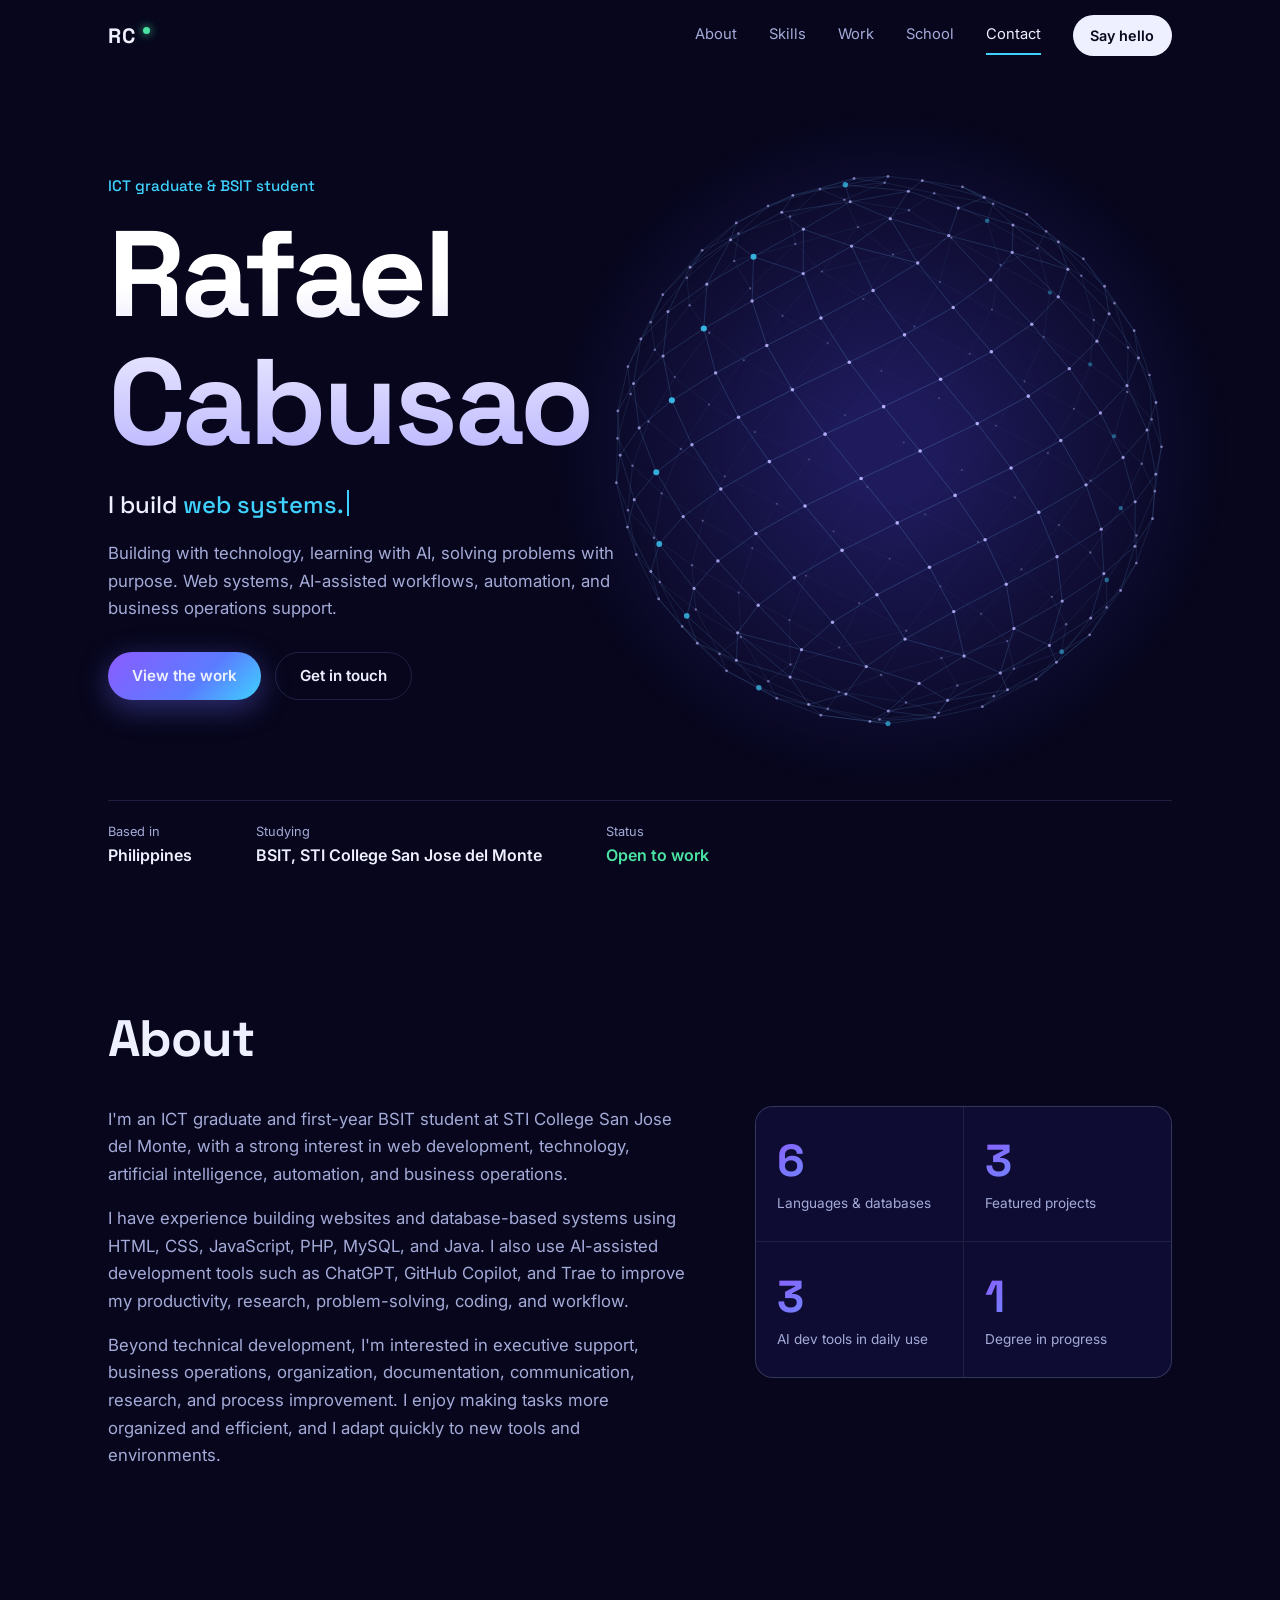
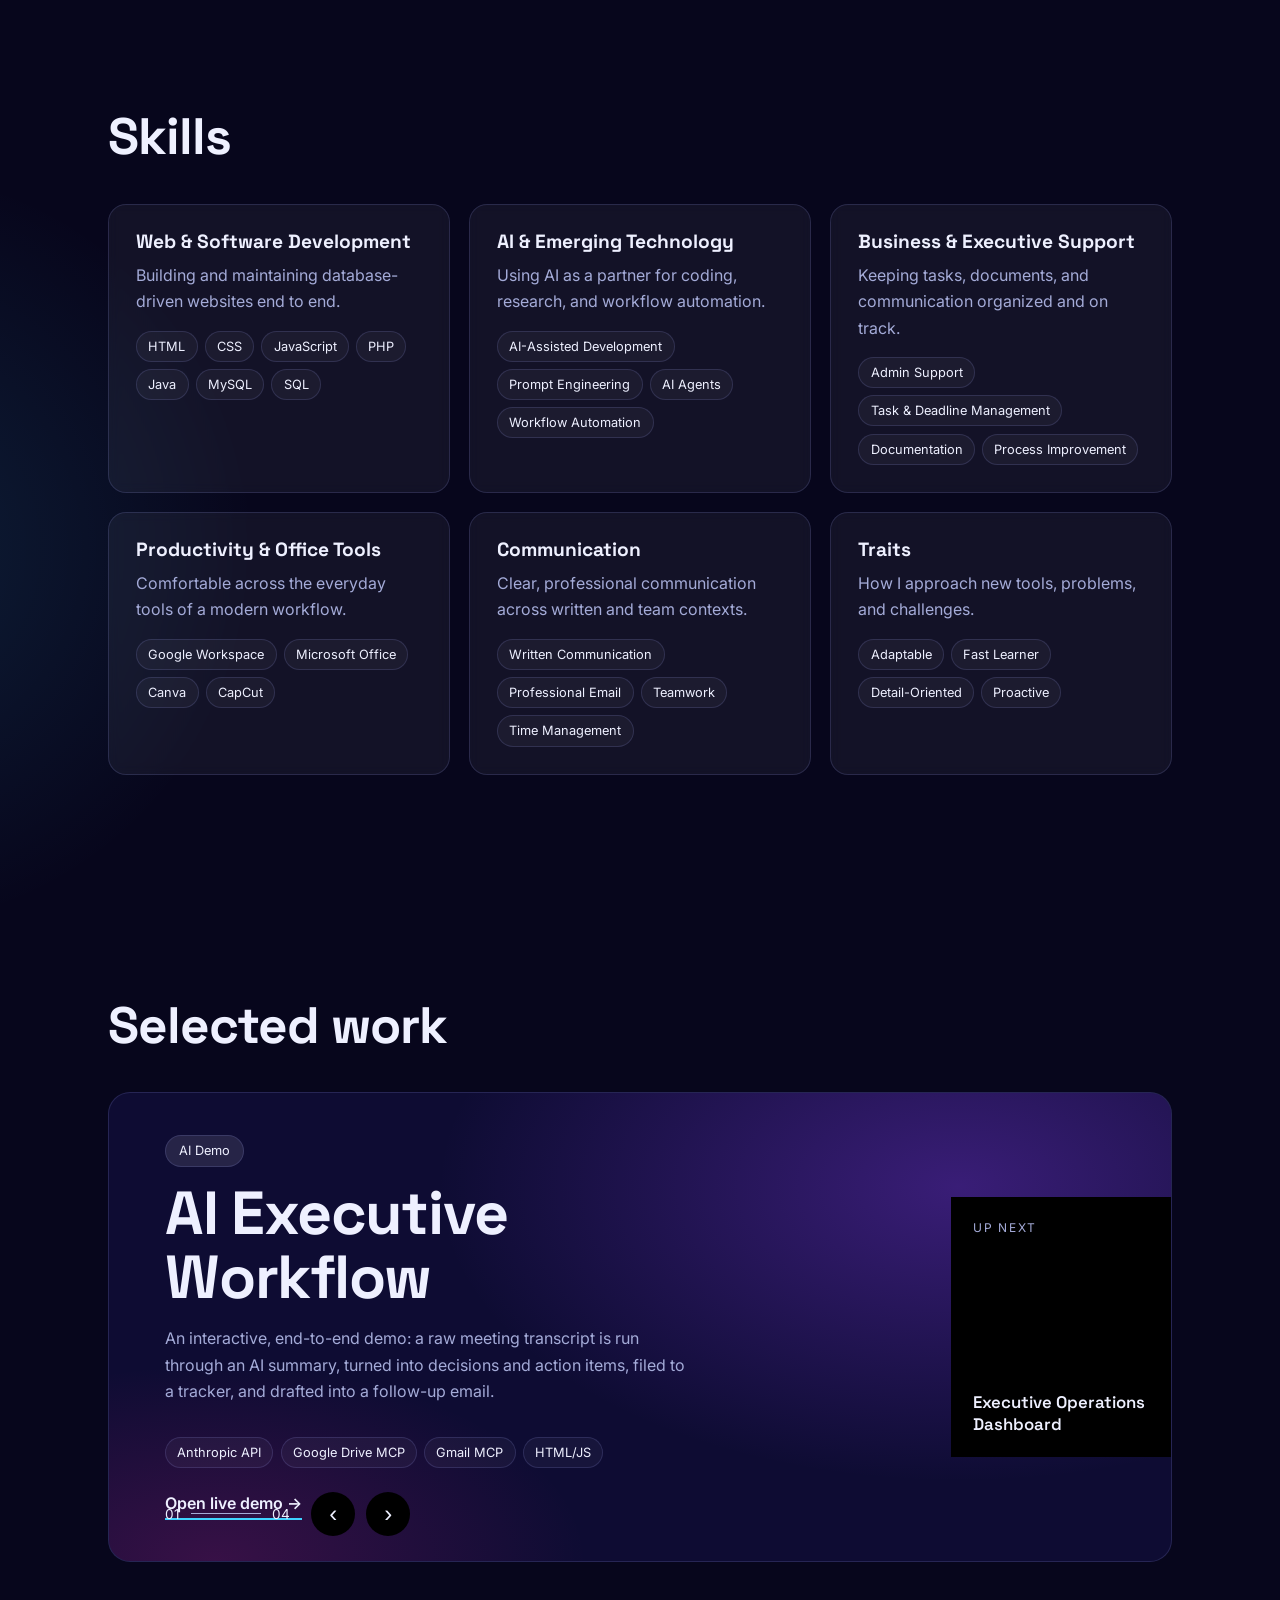
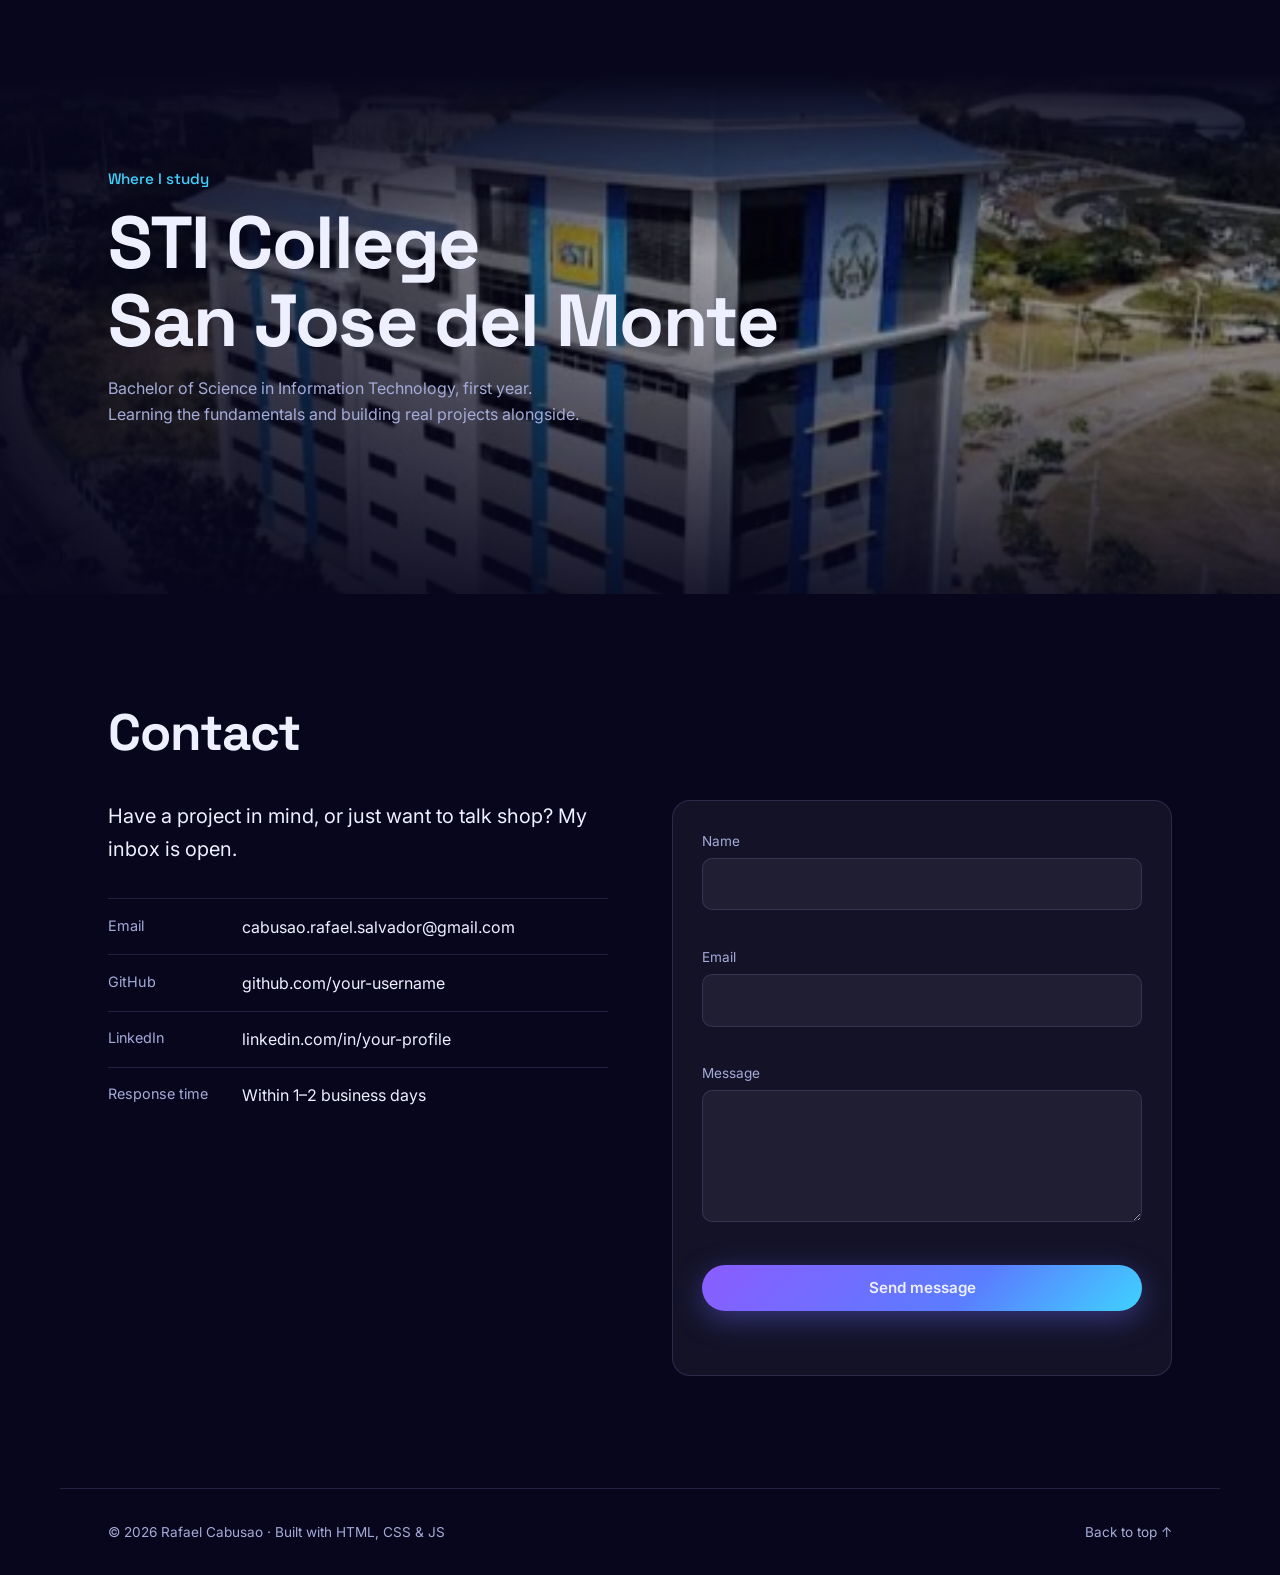
==== commit ae788a0d: "Update index.html" ====
--- a/index.html
+++ b/index.html
@@ -108,10 +108,22 @@
           <ul class="tag-list small"><li>Google Slides</li><li>Research</li><li>Market Analysis</li></ul>
           <a href="https://docs.google.com/presentation/d/16lUbE_sJXtbuzD0RW5ghz05AnGRW4QBA5CSMD2kDf2U/edit?usp=drivesdk" class="link-arrow" target="_blank" rel="noopener">View proposal &rarr;</a>
         </article>
+        <article class="slide has-shots" data-title="TrackIt" style="--h:160">
+          <span class="project-tag">Mobile App</span>
+          <h3>TrackIt</h3>
+          <p>An Android app that keeps your tasks and expenses in one place. Log project tasks with owner, priority, dates, budget and hours, then track income and spending with a balance summary and charts.</p>
+          <ul class="tag-list small"><li>Android Studio</li><li>Gradle</li><li>Mobile App</li></ul>
+          <!-- Add a link here later, e.g. <a href="https://github.com/your-username/TrackIt" class="link-arrow">View on GitHub &rarr;</a> -->
+          <div class="shots" aria-label="TrackIt screenshots">
+            <img src="trackit-expense.png" alt="TrackIt expense tracker with balance summary, spending donut chart and income vs expenses bars" loading="lazy">
+            <img src="trackit-tasks.png" alt="TrackIt project task list" loading="lazy">
+            <img src="trackit-add-task.png" alt="TrackIt add task form" loading="lazy">
+          </div>
+        </article>
       </div>
       <button class="up-next" id="upNext" type="button"><span>Up next</span><b id="upNextTitle"></b></button>
       <div class="slider-ctrl">
-        <span class="count"><span id="cur">01</span><i></i><span>03</span></span>
+        <span class="count"><span id="cur">01</span><i></i><span>04</span></span>
         <button type="button" id="prev" aria-label="Previous project">&#8249;</button>
         <button type="button" id="next" aria-label="Next project">&#8250;</button>
       </div>
